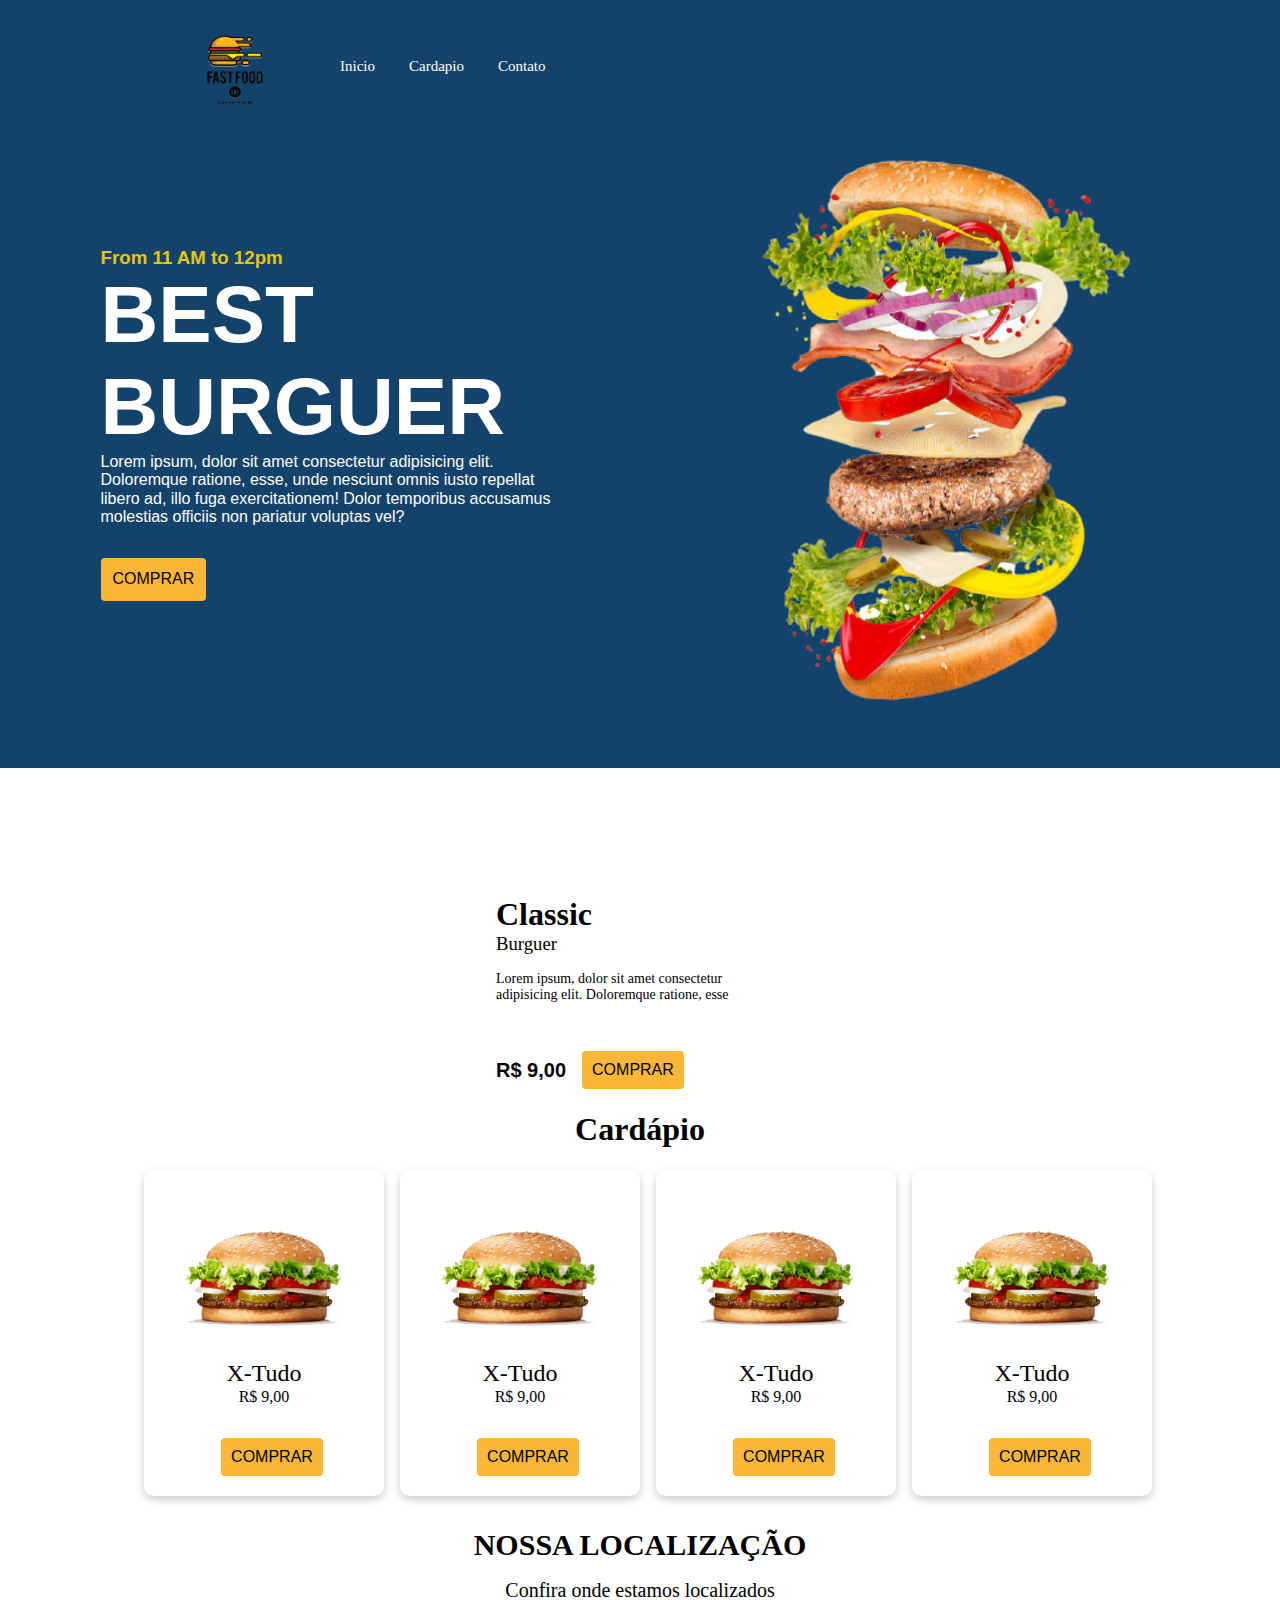
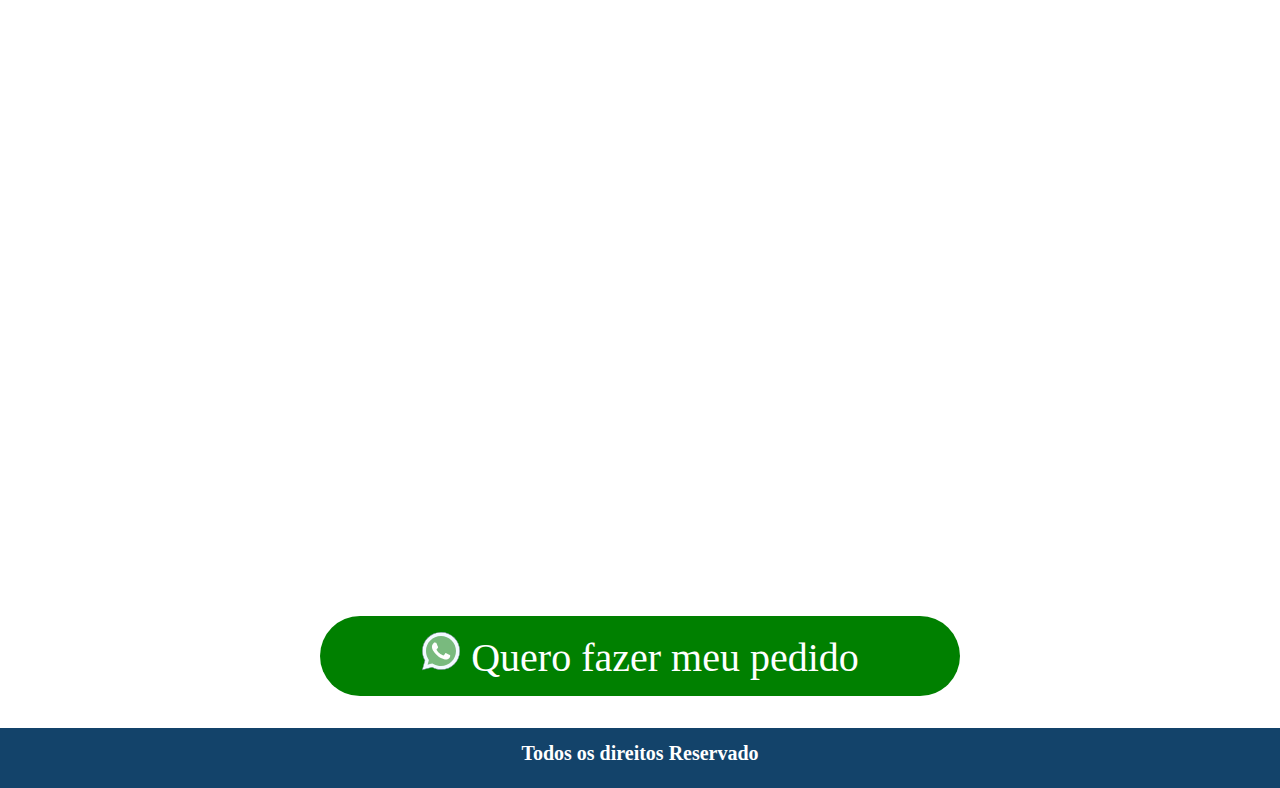
==== index.html @ 11869cd5 "update" ====
<!DOCTYPE html>
<html lang="en">
<head>
    <meta charset="UTF-8">
    <meta http-equiv="X-UA-Compatible" content="IE=edge">
    <meta name="viewport" content="width=device-width, initial-scale=1.0">
    <title>Document</title>
    <link rel="stylesheet" href="./style/style.css">
    <link rel="stylesheet" href="./style/grid.css">
    <link rel="stylesheet" href="./style/normalize.css">
    <link rel="stylesheet" href="./style/responsive.css">
</head>
<body>
    <div class="one"></div>
    <header class="header">
       <div class="container">
           <a href="index.html" ><img class="imgLogo" src="./img/9228.png" alt="logo delivery"> </a>
      
       <nav class="topo">
           <ul>
               <li><a href="index.html">Inicio</a></li>
               <li><a href="#">Cardapio</a></li>
               <li><a href="#">Contato</a></li>
           </ul>
       </nav>

        

    </div>
    <div class="containerH">
        <div class="containerText">
            <h3 class="txt1">From 11 AM to 12pm</h3>
            <h1 class="txt2">Best <br> Burguer</h1>
            <p class="txt3">Lorem ipsum, dolor sit amet consectetur adipisicing elit. Doloremque ratione, esse, unde nesciunt omnis iusto repellat libero ad, illo fuga exercitationem! Dolor temporibus accusamus molestias officiis non pariatur voluptas vel?</p>
            <button class="btn1">Comprar</button>
        </div>
        <img class="burger" src="./img/conceito-da-explosão-do-cheeseburger-hamburger-102902866-removebg-preview.png" alt="">
    </div>

    </header> 
    <main>
        <section class="BestCardapio">
            <img class="burgers1" src="./img/Burger1.png" alt="">
            <div class="containerText">
                <h1 class="txt4">Classic </h3>
                <h3 class="txt5"> Burguer</h1>
                <p class="txt6">Lorem ipsum, dolor sit amet consectetur adipisicing elit. Doloremque 
                    ratione, esse </p>
                <div class="price">
                    <p class="priceP">R$ 9,00</p>
                    <button class="btnC2">Comprar</button>
                </div>
            </div>
          
        </section>

        <h1 class="txtC">Cardápio</h1>
        <hr class="linha">
        <section class="cardapio">
           
            
            <div class="burgers2">
                <img class="imgB" src="./img/Burger.png" alt="">
                <h2 class="txt5">X-Tudo</h2>
                <p>R$ 9,00</p>
                <button class="btnC2">Comprar</button>
            </div>
            <div class="burgers2">
                <img class="imgB" src="./img/Burger.png" alt="">
                <h2 class="txt5">X-Tudo</h2>
                <p>R$ 9,00</p>
                <button class="btnC2">Comprar</button>
            </div>
            <div class="burgers2">
                <img class="imgB" src="./img/Burger.png" alt="">
                <h2 class="txt5">X-Tudo</h2>
                <p>R$ 9,00</p>
                <button class="btnC2">Comprar</button>
            </div>
            <div class="burgers2">
                <img class="imgB" src="./img/Burger.png" alt="">
                <h2 class="txt5">X-Tudo</h2>
                <p>R$ 9,00</p>
                <button class="btnC2">Comprar</button>
            </div>
        </section>
   <!--  <section class="banner">
        <div class="banner">
            <div class="container-1">
                <h1>Mate sua fome agora mesmo!</h1>
                <a href="#" target="_blank" class="btn-a">Fazer meu pedido agora</a>
            </div>
        </div>
    </section>

    <section class="petiscos">
         <div class="container-2">  
            <h2>Os melhores petiscos</h2>
            <p>confira nossos combos</p>    
            <ul class="combo">
                <li class="grid-1-3">
                    <h3>Combo "sextou"</h3>
                    <img  class="combo-img" src="./img/amirali-mirhashemian-sc5sTPMrVfk-unsplash.jpg" alt="">
                    <p>Um combo  delicioso com <strong>Carne de sol, salada e batata frita</strong></p>
                    <h4><a href="#">R$ 22.00</a></h4>
                    <h4><a href="#">Fazer o pedido</a></h4>
                </li >

                <li class="grid-1-3">
                    <h3>Combo "sextou 2.0" </h3>
                    <img  class="combo-img" src="./img/amirali-mirhashemian-sc5sTPMrVfk-unsplash.jpg" alt="">
                    <p>Um combo  delicioso com <strong>Carne de sol, salada e batata frita</strong></p>
                    <h4><a href="#">R$ 22.00</a></h4>
                    <h4><a href="#">Fazer o pedido</a></h4>
                </li>

                <li class="grid-1-3">
                    <h3>Combo o melhor </h3>
                    <img  class="combo-img" src="./img/amirali-mirhashemian-sc5sTPMrVfk-unsplash.jpg" alt="">
                    <p>Um combo  delicioso com <strong>Carne de sol, salada e batata frita</strong></p>
                    <h4><a href="#">R$ 22.00</a></h4>
                    <h4><a href="#">Fazer o pedido</a></h4>
                </li>
            </ul>
        </div>

    </section>

    <section class="petiscos">
        <div class="container-2">  
           <h2>Adicional</h2>
           <p>confira nossos Adicional</p>    
           <ul class="combo">
               <li class="grid-1-3">
                   <h3>Combo "sextou"</h3>
                   <img  class="combo-img" src="./img/louis-hansel-880b45lhxCo-unsplash.jpg" alt="">
                   <p>Um combo  delicioso com <strong>Carne de sol, salada e batata frita</strong></p>
                   <h4><a href="#">R$ 22.00</a></h4>
                   <h4><a href="#">Fazer o pedido</a></h4>
               </li >

               <li class="grid-1-3">
                   <h3>Combo "sextou 2.0" </h3>
                   <img  class="combo-img" src="./img/louis-hansel-880b45lhxCo-unsplash.jpg" alt="">
                   <p>Um combo  delicioso com <strong>Carne de sol, salada e batata frita</strong></p>
                   <h4><a href="#">R$ 22.00</a></h4>
                   <h4><a href="#">Fazer o pedido</a></h4>
               </li>

               <li class="grid-1-3">
                   <h3>Combo o melhor </h3>
                   <img  class="combo-img" src="./img/louis-hansel-880b45lhxCo-unsplash.jpg" alt="">
                   <p>Um combo  delicioso com <strong>Carne de sol, salada e batata frita</strong></p>
                   <h4><a href="#">R$ 22.00</a></h4>
                   <h4><a href="#">Fazer o pedido</a></h4>
               </li>
           </ul>
       </div>

   </section>

   <section class="slide">
        <div class="container-3">
            <h3>Bebidas</h3>
            <p>Que tal uma bebida para acompanhar</p>
            <div class="itens">
                <img class="img-bebida" src="./img/download.png" alt="coca lata">
                <img class="img-bebida" src="./img/download.png" alt="coca lata">
                <img class="img-bebida" src="./img/download.png" alt="coca lata">
                <img class="img-bebida" src="./img/download.png" alt="coca lata">
                <img class="img-bebida" src="./img/download.png" alt="coca lata">
                <img class="img-bebida" src="./img/download.png" alt="coca lata">
                <img class="img-bebida" src="./img/download.png" alt="coca lata">
                <img class="img-bebida" src="./img/download.png" alt="coca lata">
                <img class="img-bebida" src="./img/download.png" alt="coca lata">
                <img class="img-bebida" src="./img/download.png" alt="coca lata">
            </div>
        </div>
   </section>
-->
   <section class="localizacao">
     <div class="container-4">
        <h2>Nossa localização</h2>
        <p>Confira onde estamos localizados</p>
        <iframe class="location2" src="https://www.google.com/maps/embed?pb=!1m18!1m12!1m3!1d62808.8126428048!2d-48.3409754208984!3d-10.297731599999992!2m3!1f0!2f0!3f0!3m2!1i1024!2i768!4f13.1!3m3!1m2!1s0x933b31eed5615393%3A0xba803bbe9adfc8de!2sRESTAURANTE%20E%20ESPETARIA%20-%20EMP%C3%93RIO%20DO%20SABOR!5e0!3m2!1spt-BR!2sbr!4v1624294078004!5m2!1spt-BR!2sbr" width="600" height="450" style="border:0;" allowfullscreen="" loading="lazy"></iframe>
        <button class="btn2"><a href="" target="_blank"> <img src="./img/icons8-whatsapp.svg" alt=""> Quero fazer meu pedido</a></button>
    </div>
   </section> 
   </main>

    <div class="one"></div>
    <footer>
       <div class="container-5">
           <h3 class="rodape">Todos os direitos Reservado</h3>
       </div> 
    </footer>
</body>
</html>
---- style/style.css ----
* {
  border: 0;
  margin: 0;
  padding: 0;
  box-sizing: border-box;
}
body {
  overflow-x: hidden;
 
}
.container {
  display: flex;
  
  
}
img {
  max-width: 100vw;
}

.imgLogo {
  width: 150px;
}
header {
  width: 100vw;
  background: #13436A;
  padding: 25px;
}
.containerH{
  display: flex;
  justify-content: space-around;

}
.containerText{
  margin-top: 8rem;
}
.txt1{
  color: #E8C40C;
  font-family: 'Montserrat', sans-serif;
}
.txt2{
  color: white;
  font-family: 'Montserrat', sans-serif;
  text-transform: uppercase;
  font-size: 5rem;
  margin: 0;
}
.txt3{
  color: white;
  font-family: 'Montserrat', sans-serif;
  width: 29rem;
}
.btn1{
  font-family: 'Montserrat', sans-serif;
  text-transform: uppercase;
  font-weight: 400;
  margin-top: 2rem;
  background: #FBB636;
  padding: 12px;
  color: black;
  cursor: pointer;
  border-radius: 4px;
  transition: .3s;
}

.btn1:hover{
  background: #E8C40C;
}

.burger{
  width: 29rem;
  height: 39rem;
}

.topo {
  text-align: right;
  margin-top: 2rem;
}

.topo ul li {
  display: inline-block;
  margin-left: 30px;
  
}

.topo ul li a {
  font-family: "Montserrat";
  font-size: 15px;
  font-weight: 400;
  color: #fff;
  line-height: 15px;
  text-decoration: none;
  line-height: 1px;
}
.topo ul li a:hover {
  color: #f2e41b;
}

/* Principal */

.BestCardapio{
  display: flex;
  justify-content: center;

}
.txt4{
  font-family: "Montserrat";
  margin: 0;
}
.txt5{
  font-family: "Montserrat";
  font-weight: 500;
}
.txt6{
  font-family: "Roboto";
  width: 18rem;
  font-size: 14px;
  margin: 1rem 0;

}
.price{
  display: flex;

}
.priceP{
  margin-top: 2.5rem;
  font-family: 'Montserrat', sans-serif;
  font-size: 20px;
  font-weight: 700;
}
.btnC2{
 
  font-family: 'Montserrat', sans-serif;
  text-transform: uppercase;
  font-weight: 400;
  margin-top: 2rem;
  background: #FBB636;
  padding: 10px;
  color: black;
  cursor: pointer;
  border-radius: 4px;
  transition: .3s;
  margin-left: 1rem;
}

.cardapio{
  width: 100vw;
  display: flex;
  justify-content: center;
  font-family: "Montserrat";
}

.txtC{
text-align: center;
  font-family: "Montserrat";
}
.imgB{
  width: 200px;
}
.burgers2{
  background-color: white;
  margin-left: 1rem;
  box-shadow: 0 4px 8px 0 rgba(0,0,0,0.2);
  padding: 20px;
  text-align: center;
  border-radius: 10px;
}
/*  banner*/

/* .container-1 {
  display: flex;
  flex-direction: column;
  justify-content: center;
  align-items: center;
}
.banner {
  background-color: #be6e46;
  width: 100vw;
  height: 400px;
  background-size: cover;
  text-align: center;
  margin-bottom: 2rem;
}
.banner h1 {
  font-family: "Poppins";
  font-size: 50px;
  font-weight: bold;
  color: white;
  text-transform: uppercase;
  margin-top: 110px;
  text-shadow: black 2px 2px 10px;
}
.banner a {
  text-decoration: none;
  color: #fff;
  font-family: "Roboto";
  background-color: #e60808;
  width: 14rem;
  padding: 12px;
  border-radius: 10px;
  transition: all 0.3s;
}
.banner a:hover {
  background-color: #e78413;
} */

/* Combos */
/* .petiscos h2 {
  font-family: "Montserrat";
  font-size: 30px;
  text-align: center;
  color: red;
  text-transform: uppercase;
}
.petiscos p {
  color: #e78413;
  font-size: 20px;
  font-weight: 300;
  font-family: "Montserrat";
  text-align: center;
  margin-bottom: 2rem;
  margin-top: 1rem;
}
.combo {
  display: flex;
  justify-content: center;
}
.combo li {
  list-style-type: none;
}
.combo h3 {
  color: white;
  font-family: "Roboto";
  text-align: center;
  background-color: #d90404;
  padding: 12px;
}
.combo-img {
  width: 300px;
  -webkit-transition: -weblit-transform 0.5s ease;
  transition: transform 0.5s ease;
}
.combo-img:hover {
  -weblit-transform: scale(1.1);
  transform: scale(1.1);
}
.combo p {
  font-family: "Roboto";
  font-size: 17px;
  line-height: 20px;
  margin-bottom: 20px;
  color: black;
  text-transform: initial;
  text-align: center;
}
.combo h4 {
  font-family: "Roboto";
  font-size: 17px;
  line-height: 20px;
  margin-bottom: 10px;
  color: black;
  text-transform: initial;
  text-align: center;
  margin-bottom: 2rem;
}

.combo h4 a {
  border-radius: 5px;
  text-decoration: none;
  color: white;
  background-color: green;
  padding: 10px;
  transition: 0.3s;
}

.combo h4 a:hover {
  background-color: red;
} */

/* bebida */

/* .img-bebida {
  width: 220px;
}
.slide h3 {
  margin-top: 2rem;
  font-family: "Montserrat";
  font-size: 30px;
  text-align: center;
  color: red;
  text-transform: uppercase;
}

.slide p {
  color: #e78413;
  font-size: 20px;
  font-weight: 300;
  font-family: "Montserrat";
  text-align: center;
  margin-bottom: 2rem;
  margin-top: 1rem;
}

.itens {
  width: 900px;
  display: flex;
  justify-content: center;
  align-items: center;
  overflow-x: auto;
  margin-bottom: 2rem;
}

.slide {
  flex: none;
}

.container-3 {
  width: 100vw;
  display: flex;
  flex-direction: column;
  justify-content: center;
  align-items: center;
} */

/* Localização */

.container-4 {
  width: 100vw;
  display: flex;
  flex-direction: column;
  justify-content: center;
  align-items: center;
}
.location2 {
  margin-top: 2rem;
  width: 900px;
  height: 500px;
  margin-bottom: 50px;
}
.localizacao h2 {
  margin-top: 2rem;
  font-family: "Montserrat";
  font-size: 30px;
  text-transform: uppercase;
}

.localizacao p {
  font-size: 20px;
  font-weight: 300;
  font-family: "Montserrat";
  margin-bottom: 2rem;
  margin-top: 1rem;
} 

/* Footer */
.container-5 {
  display: flex;
  justify-content: center;
  align-items: center;
}

.btn2 {
  width: 40rem;
  height: 5rem;
  background-color: green;
  padding: 12px;
  color: white;
  margin-bottom: 2rem;
  border-radius: 50px;
  transition: 0.3s;
}
.btn2 a {
  text-decoration: none;
  color: white;
  font-size: 40px;
  font-family: "Poppins";
}

.btn2:hover {
  background-color: rgb(37, 146, 64);
}

footer {
  width: 100vw;
  height: 60px;
  background: #13436A;
}
footer h3 {
  font-family: "Montserrat";
  font-size: 20px;
  color: white;
  text-align: center;
  line-height: 50px;
}

/* Scroll*/

::-webkit-scrollbar {
  width: 4px; /* width of the entire scrollbar */
}

::-webkit-scrollbar-track {
  background: #f2e41b; /* color of the tracking area */
}

::-webkit-scrollbar-thumb {
  width: 4px;
  background-color: red; /* color of the scroll thumb */
  /* roundness of the scroll thumb */
  /* creates padding around scroll thumb */
}

body {
  scrollbar-color: red #f2e41b;
  scrollbar-width: auto;
}
---- style/grid.css ----
*, *:before, *:after {
  -webkit-box-sizing: border-box; 
  -moz-box-sizing: border-box; 
  box-sizing: border-box;
}

.img {
	max-width: 100%;
}

.container {
	width: 960px;
	margin: 0 auto;
	padding: 0px;
	position: relative;
}

.container:after, .container:before {
	content: " ";
	display: table;
}

.container:after {
	clear: both;
}

.grid-1, .grid-2, .grid-3, .grid-4, .grid-5, .grid-6, .grid-7, .grid-8, .grid-9, .grid-10, .grid-11, .grid-12, .grid-13, .grid-14, .grid-15, .grid-16, .grid-1-3 {
	float: left;
	margin-left: 10px;
	margin-right: 10px;
}

.grid-1 	{width: 40px;}
.grid-2 	{width: 100px;}
.grid-3 	{width: 160px;}
.grid-4 	{width: 220px;}
.grid-5 	{width: 280px;}
.grid-6 	{width: 340px;}
.grid-7 	{width: 400px;}
.grid-8 	{width: 460px;}
.grid-9 	{width: 520px;}
.grid-10 	{width: 580px;}
.grid-11 	{width: 640px;}
.grid-12 	{width: 700px;}
.grid-13 	{width: 760px;}
.grid-14 	{width: 820px;}
.grid-15 	{width: 880px;}
.grid-16 	{width: 940px;}
.grid-1-3	{width: 300px;}

@media only screen and (min-width: 788px) and (max-width: 979px) {

.container {
	width: 768px;
}

.grid-1		{width: 28px;}
.grid-2		{width: 76px;}
.grid-3		{width: 124px;}
.grid-4		{width: 172px;}
.grid-5		{width: 220px;}
.grid-6		{width: 268px;}
.grid-7		{width: 316px;}
.grid-8		{width: 364px;}
.grid-9		{width: 412px;}
.grid-10	{width: 460px;}
.grid-11	{width: 508px;}
.grid-12	{width: 556px;}
.grid-13	{width: 604px;}
.grid-14	{width: 652px;}
.grid-15	{width: 700px;}
.grid-16	{width: 748px;}
.grid-1-3	{width: 236px;}

}

@media only screen and (max-width: 787px) { 
.container {
	width: 300px;
}

.grid-1, .grid-2, .grid-3, .grid-4, .grid-5, .grid-6, .grid-7, .grid-8, .grid-9, .grid-10, .grid-11, .grid-12, .grid-13, .grid-14, .grid-15, .grid-16, .grid-1-3 {
	width: 300px;
	margin: 0 0 20px 0;
	float: none;
}

}
---- style/responsive.css ----
/*  Smartphone */

@media (max-width: 787px) {
   
  .container {
    display: inline;
  }
  .header img {
    margin-left: 70px;
  }
  .header {
    position: relative;
    height: 390px;
  }

  .topo ul {
    text-align: center;
  }
  .topo ul li a {
    display: block;
    float: left;
    padding: 5px;
    border: 2px solid yellow;
    width: 220px;
    padding: 10px;
  }
  /* Combos */
  .combo {
    display: flex;
    flex-direction: column;
    justify-content: center;
    align-items: center;
  }
  .combo-img {
    width: 300px;
  }
  .petiscos h2 {
    font-size: 1.5rem;
  }

  /* bebida */

  .img-bebida {
    width: 10rem;
  }
  .itens {
    width: 100vw;
  }
  .slide h3 {
    font-size: 1.5rem;
  }

  /* Banner */

  .banner h1 {
    font-size: 1.5rem;
  }

  /* Localização */

  .location2 {
    width: 350px;
  }
  .localizacao h2 {
    font-size: 1.5rem;
  }

  .btn {
    width: 320px;
  }
  .btn a {
    font-size: 22px;
  }

  .btn a img {
    font-size: 20px;
    margin-bottom: -1rem;
  }
  footer h3 {
      font-size: 1rem;
  }
}
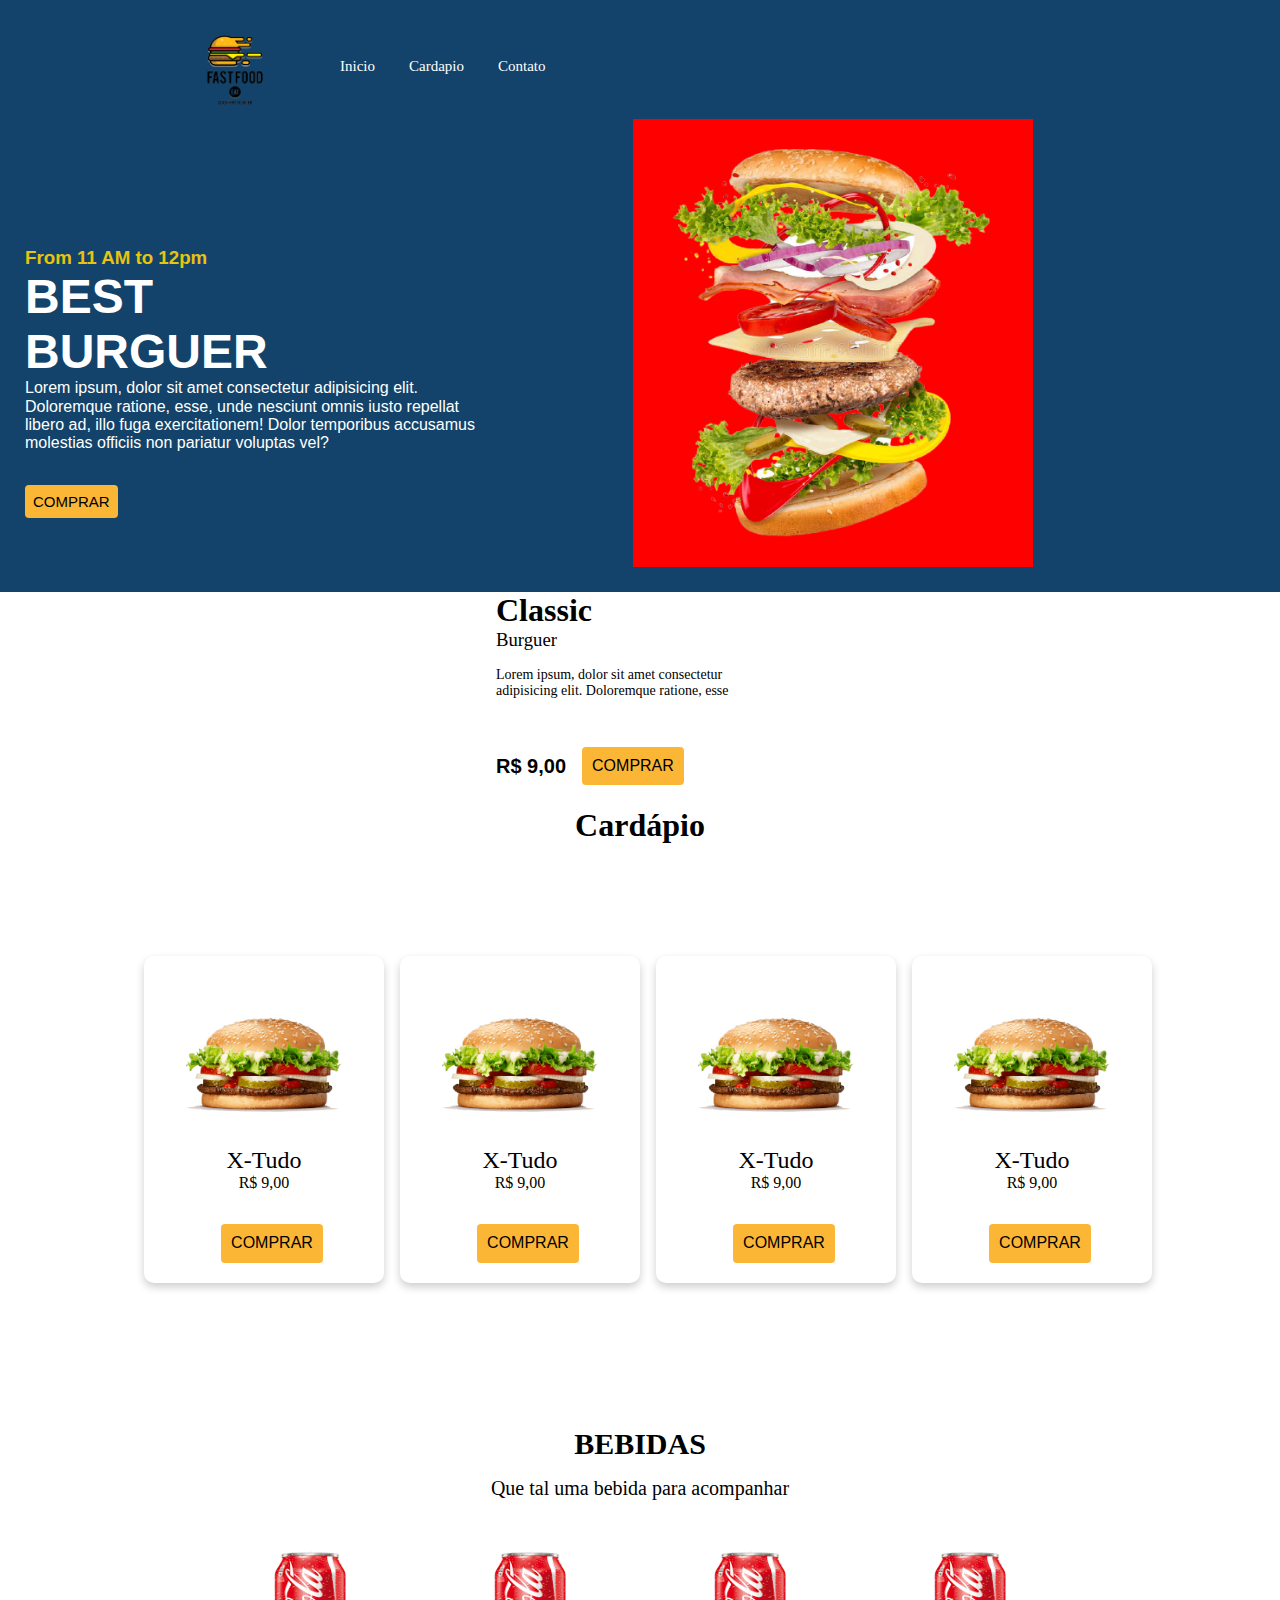
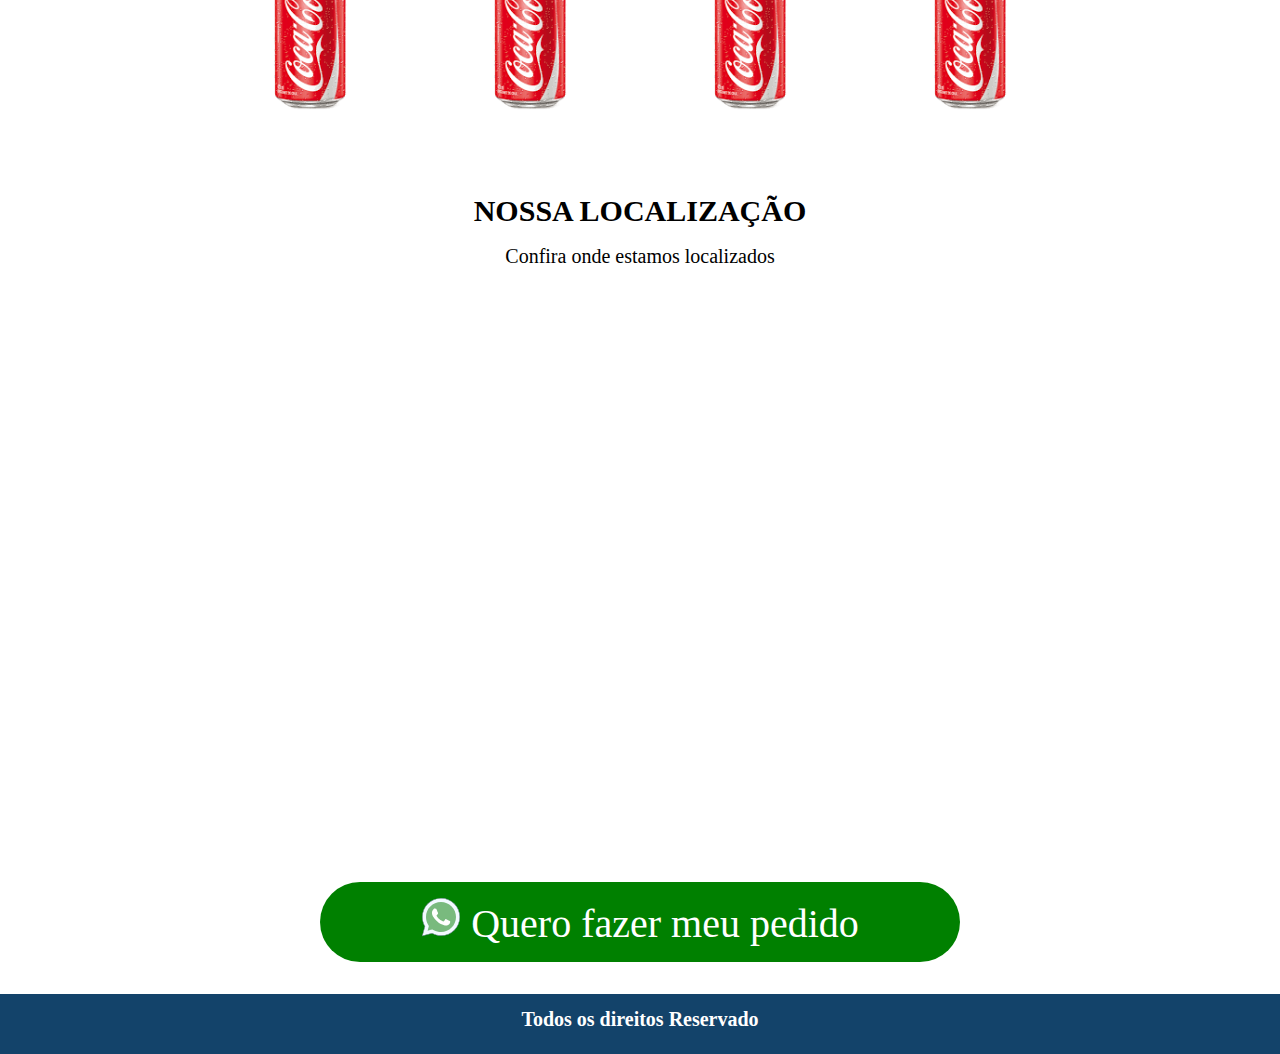
==== commit 5194b2d4: "update responsive.css" ====
--- a/index.html
+++ b/index.html
@@ -17,7 +17,8 @@
            <a href="index.html" ><img class="imgLogo" src="./img/9228.png" alt="logo delivery"> </a>
       
        <nav class="topo">
-           <ul>
+           <button class="btn-mobile" >Menu</button>
+           <ul class="menu">
                <li><a href="index.html">Inicio</a></li>
                <li><a href="#">Cardapio</a></li>
                <li><a href="#">Contato</a></li>
@@ -41,7 +42,7 @@
     <main>
         <section class="BestCardapio">
             <img class="burgers1" src="./img/Burger1.png" alt="">
-            <div class="containerText">
+            <div class="containerText1">
                 <h1 class="txt4">Classic </h3>
                 <h3 class="txt5"> Burguer</h1>
                 <p class="txt6">Lorem ipsum, dolor sit amet consectetur adipisicing elit. Doloremque 
@@ -55,109 +56,39 @@
         </section>
 
         <h1 class="txtC">Cardápio</h1>
-        <hr class="linha">
+
         <section class="cardapio">
            
             
             <div class="burgers2">
-                <img class="imgB" src="./img/Burger.png" alt="">
+                <img class="imgB" src="./img/Burger.png" alt="Hamburger">
                 <h2 class="txt5">X-Tudo</h2>
                 <p>R$ 9,00</p>
                 <button class="btnC2">Comprar</button>
             </div>
             <div class="burgers2">
-                <img class="imgB" src="./img/Burger.png" alt="">
+                <img class="imgB" src="./img/Burger.png" alt="Hamburger">
                 <h2 class="txt5">X-Tudo</h2>
                 <p>R$ 9,00</p>
                 <button class="btnC2">Comprar</button>
             </div>
             <div class="burgers2">
-                <img class="imgB" src="./img/Burger.png" alt="">
+                <img class="imgB" src="./img/Burger.png" alt="Hamburger">
                 <h2 class="txt5">X-Tudo</h2>
                 <p>R$ 9,00</p>
                 <button class="btnC2">Comprar</button>
             </div>
             <div class="burgers2">
-                <img class="imgB" src="./img/Burger.png" alt="">
+                <img class="imgB" src="./img/Burger.png" alt="Hamburger">
                 <h2 class="txt5">X-Tudo</h2>
                 <p>R$ 9,00</p>
                 <button class="btnC2">Comprar</button>
             </div>
         </section>
-   <!--  <section class="banner">
-        <div class="banner">
-            <div class="container-1">
-                <h1>Mate sua fome agora mesmo!</h1>
-                <a href="#" target="_blank" class="btn-a">Fazer meu pedido agora</a>
-            </div>
-        </div>
-    </section>
+  
+  
 
-    <section class="petiscos">
-         <div class="container-2">  
-            <h2>Os melhores petiscos</h2>
-            <p>confira nossos combos</p>    
-            <ul class="combo">
-                <li class="grid-1-3">
-                    <h3>Combo "sextou"</h3>
-                    <img  class="combo-img" src="./img/amirali-mirhashemian-sc5sTPMrVfk-unsplash.jpg" alt="">
-                    <p>Um combo  delicioso com <strong>Carne de sol, salada e batata frita</strong></p>
-                    <h4><a href="#">R$ 22.00</a></h4>
-                    <h4><a href="#">Fazer o pedido</a></h4>
-                </li >
-
-                <li class="grid-1-3">
-                    <h3>Combo "sextou 2.0" </h3>
-                    <img  class="combo-img" src="./img/amirali-mirhashemian-sc5sTPMrVfk-unsplash.jpg" alt="">
-                    <p>Um combo  delicioso com <strong>Carne de sol, salada e batata frita</strong></p>
-                    <h4><a href="#">R$ 22.00</a></h4>
-                    <h4><a href="#">Fazer o pedido</a></h4>
-                </li>
-
-                <li class="grid-1-3">
-                    <h3>Combo o melhor </h3>
-                    <img  class="combo-img" src="./img/amirali-mirhashemian-sc5sTPMrVfk-unsplash.jpg" alt="">
-                    <p>Um combo  delicioso com <strong>Carne de sol, salada e batata frita</strong></p>
-                    <h4><a href="#">R$ 22.00</a></h4>
-                    <h4><a href="#">Fazer o pedido</a></h4>
-                </li>
-            </ul>
-        </div>
-
-    </section>
-
-    <section class="petiscos">
-        <div class="container-2">  
-           <h2>Adicional</h2>
-           <p>confira nossos Adicional</p>    
-           <ul class="combo">
-               <li class="grid-1-3">
-                   <h3>Combo "sextou"</h3>
-                   <img  class="combo-img" src="./img/louis-hansel-880b45lhxCo-unsplash.jpg" alt="">
-                   <p>Um combo  delicioso com <strong>Carne de sol, salada e batata frita</strong></p>
-                   <h4><a href="#">R$ 22.00</a></h4>
-                   <h4><a href="#">Fazer o pedido</a></h4>
-               </li >
-
-               <li class="grid-1-3">
-                   <h3>Combo "sextou 2.0" </h3>
-                   <img  class="combo-img" src="./img/louis-hansel-880b45lhxCo-unsplash.jpg" alt="">
-                   <p>Um combo  delicioso com <strong>Carne de sol, salada e batata frita</strong></p>
-                   <h4><a href="#">R$ 22.00</a></h4>
-                   <h4><a href="#">Fazer o pedido</a></h4>
-               </li>
-
-               <li class="grid-1-3">
-                   <h3>Combo o melhor </h3>
-                   <img  class="combo-img" src="./img/louis-hansel-880b45lhxCo-unsplash.jpg" alt="">
-                   <p>Um combo  delicioso com <strong>Carne de sol, salada e batata frita</strong></p>
-                   <h4><a href="#">R$ 22.00</a></h4>
-                   <h4><a href="#">Fazer o pedido</a></h4>
-               </li>
-           </ul>
-       </div>
-
-   </section>
+   
 
    <section class="slide">
         <div class="container-3">
@@ -177,7 +108,6 @@
             </div>
         </div>
    </section>
--->
    <section class="localizacao">
      <div class="container-4">
         <h2>Nossa localização</h2>
@@ -194,5 +124,6 @@
            <h3 class="rodape">Todos os direitos Reservado</h3>
        </div> 
     </footer>
+    <script src="./script/main.js"></script>
 </body>
 </html>--- a/style/style.css
+++ b/style/style.css
@@ -25,9 +25,10 @@
   background: #13436A;
   padding: 25px;
 }
+
 .containerH{
   display: flex;
-  justify-content: space-around;
+ 
 
 }
 .containerText{
@@ -69,6 +70,7 @@
 .burger{
   width: 29rem;
   height: 39rem;
+ 
 }
 
 .topo {
@@ -146,7 +148,9 @@
   width: 100vw;
   display: flex;
   justify-content: center;
-  font-family: "Montserrat";
+  flex-wrap: wrap;
+  font-family: "Montserrat";
+  margin: 7rem 0px 7rem;
 }
 
 .txtC{
@@ -164,55 +168,21 @@
   text-align: center;
   border-radius: 10px;
 }
-/*  banner*/
-
-/* .container-1 {
-  display: flex;
-  flex-direction: column;
-  justify-content: center;
-  align-items: center;
-}
-.banner {
-  background-color: #be6e46;
-  width: 100vw;
-  height: 400px;
-  background-size: cover;
-  text-align: center;
-  margin-bottom: 2rem;
-}
-.banner h1 {
-  font-family: "Poppins";
-  font-size: 50px;
-  font-weight: bold;
-  color: white;
-  text-transform: uppercase;
-  margin-top: 110px;
-  text-shadow: black 2px 2px 10px;
-}
-.banner a {
-  text-decoration: none;
-  color: #fff;
-  font-family: "Roboto";
-  background-color: #e60808;
-  width: 14rem;
-  padding: 12px;
-  border-radius: 10px;
-  transition: all 0.3s;
-}
-.banner a:hover {
-  background-color: #e78413;
-} */
-
-/* Combos */
-/* .petiscos h2 {
+/* bebida */
+
+ .img-bebida {
+  width: 220px;
+}
+.slide h3 {
+  margin-top: 2rem;
   font-family: "Montserrat";
   font-size: 30px;
   text-align: center;
-  color: red;
-  text-transform: uppercase;
-}
-.petiscos p {
-  color: #e78413;
+  text-transform: uppercase;
+}
+
+.slide p {
+
   font-size: 20px;
   font-weight: 300;
   font-family: "Montserrat";
@@ -220,85 +190,6 @@
   margin-bottom: 2rem;
   margin-top: 1rem;
 }
-.combo {
-  display: flex;
-  justify-content: center;
-}
-.combo li {
-  list-style-type: none;
-}
-.combo h3 {
-  color: white;
-  font-family: "Roboto";
-  text-align: center;
-  background-color: #d90404;
-  padding: 12px;
-}
-.combo-img {
-  width: 300px;
-  -webkit-transition: -weblit-transform 0.5s ease;
-  transition: transform 0.5s ease;
-}
-.combo-img:hover {
-  -weblit-transform: scale(1.1);
-  transform: scale(1.1);
-}
-.combo p {
-  font-family: "Roboto";
-  font-size: 17px;
-  line-height: 20px;
-  margin-bottom: 20px;
-  color: black;
-  text-transform: initial;
-  text-align: center;
-}
-.combo h4 {
-  font-family: "Roboto";
-  font-size: 17px;
-  line-height: 20px;
-  margin-bottom: 10px;
-  color: black;
-  text-transform: initial;
-  text-align: center;
-  margin-bottom: 2rem;
-}
-
-.combo h4 a {
-  border-radius: 5px;
-  text-decoration: none;
-  color: white;
-  background-color: green;
-  padding: 10px;
-  transition: 0.3s;
-}
-
-.combo h4 a:hover {
-  background-color: red;
-} */
-
-/* bebida */
-
-/* .img-bebida {
-  width: 220px;
-}
-.slide h3 {
-  margin-top: 2rem;
-  font-family: "Montserrat";
-  font-size: 30px;
-  text-align: center;
-  color: red;
-  text-transform: uppercase;
-}
-
-.slide p {
-  color: #e78413;
-  font-size: 20px;
-  font-weight: 300;
-  font-family: "Montserrat";
-  text-align: center;
-  margin-bottom: 2rem;
-  margin-top: 1rem;
-}
 
 .itens {
   width: 900px;
@@ -319,7 +210,7 @@
   flex-direction: column;
   justify-content: center;
   align-items: center;
-} */
+} 
 
 /* Localização */
 
--- a/style/responsive.css
+++ b/style/responsive.css
@@ -1,82 +1,173 @@
 /*  Smartphone */
 
-@media (max-width: 787px) {
+.btn-mobile{
+  display: none;
+}
+
+
+/* Desktop */
+@media (min-width:1451px){
+  .burger{
+    width: 35rem;
+    height: 35rem;
+    margin-left: 10rem;
+    background-color: black;
+  }
+  .burgers2{
+  
+  }
+}
+@media (max-width:1450px){
+  .txt1{
+    color: #E8C40C;
+    font-family: 'Montserrat', sans-serif;
+  }
+  .txt2{
+    color: white;
+    font-family: 'Montserrat', sans-serif;
+    text-transform: uppercase;
+    font-size: 3rem;
+    margin: 0;
+  }
+  .txt3{
+    color: white;
+    font-family: 'Montserrat', sans-serif;
+    width: 29rem;
+    font-size:1rem ;
+  }
+  .btn1{
+    font-size: 15px;
+    padding: 8px;
+  }
+  .burger{
+    width: 25rem;
+    height: 28rem;
+    margin-left: 9rem;
+    background-color: red;
+  }
+ 
+  
+}
+
+@media (max-width:1250px){
+  .burger{
+    margin: 3rem 0px 0px 9rem;
+    width: 21rem;
+    height: 24rem;
+    background-color: antiquewhite;
    
-  .container {
-    display: inline;
   }
-  .header img {
-    margin-left: 70px;
+  .burgers2{
+    margin-bottom: 2rem;
+   display: flex;
+   flex-direction: column;
+   flex-wrap: wrap;
   }
-  .header {
-    position: relative;
-    height: 390px;
+ 
+  
+}
+
+@media (max-width:1115px){
+  .txt1{
+    color: #E8C40C;
+    font-family: 'Montserrat', sans-serif;
+    font-size: 12px;
+  }
+  .txt2{
+    color: white;
+    font-family: 'Montserrat', sans-serif;
+    text-transform: uppercase;
+    font-size: 2rem;
+    margin: 0;
+  }
+  .txt3{
+    color: white;
+    font-family: 'Montserrat', sans-serif;
+    width: 29rem;
+    font-size: 12px;
+  }
+  .btn1{
+    font-size: 15px;
+    padding: 8px;
+  }
+  .burger{
+    margin-left: 6rem;
+    width: 19rem;
+    height: 22rem;
+    background-color: blueviolet;
+  }
+  .burgers2{
+    display: flex;
+    flex-direction: column;
+    align-items: center;
+    width: 400px;
+  }
+ 
+}
+/* Mobile */
+@media (max-width:900px){
+.burger{
+ display: none;
+}
+.containerH{
+
+  display: flex;
+  justify-content: center;
+  margin-left: 8rem;
+
+}
+.txt1{
+  color: #E8C40C;
+  font-family: 'Montserrat', sans-serif;
+  font-size: 18px;
+}
+.txt2{
+  color: white;
+  font-family: 'Montserrat', sans-serif;
+  text-transform: uppercase;
+  font-size: 4rem;
+  margin: 0;
+}
+.txt3{
+  color: white;
+  font-family: 'Montserrat', sans-serif;
+  width: 29rem;
+  font-size: 13px;
+}
+.burgers2{
+  display: flex;
+  flex-direction: column;
+  align-items: center;
+  width: 300px;
+}
+}
+
+
+
+@media (max-width: 800px) {
+  .menu{
+    display: none;
   }
 
-  .topo ul {
-    text-align: center;
-  }
-  .topo ul li a {
+   /* .btn-mobile{
+     display: block;
+     cursor: pointer;
+
+   }
+   .menu{
+     position: absolute;
+     width: 100vh;
+     top: 70px;
+     right: 0px;
+     background: #e7e7e7;
+     display: block;
+     height: calc(100vh - 70px);
+     z-index: 1000;
+   }
+   .topo.active .menu{
     display: block;
-    float: left;
-    padding: 5px;
-    border: 2px solid yellow;
-    width: 220px;
-    padding: 10px;
-  }
-  /* Combos */
-  .combo {
-    display: flex;
-    flex-direction: column;
-    justify-content: center;
-    align-items: center;
-  }
-  .combo-img {
-    width: 300px;
-  }
-  .petiscos h2 {
-    font-size: 1.5rem;
-  }
+   } */
+  
 
-  /* bebida */
 
-  .img-bebida {
-    width: 10rem;
-  }
-  .itens {
-    width: 100vw;
-  }
-  .slide h3 {
-    font-size: 1.5rem;
-  }
-
-  /* Banner */
-
-  .banner h1 {
-    font-size: 1.5rem;
-  }
-
-  /* Localização */
-
-  .location2 {
-    width: 350px;
-  }
-  .localizacao h2 {
-    font-size: 1.5rem;
-  }
-
-  .btn {
-    width: 320px;
-  }
-  .btn a {
-    font-size: 22px;
-  }
-
-  .btn a img {
-    font-size: 20px;
-    margin-bottom: -1rem;
-  }
-  footer h3 {
-      font-size: 1rem;
-  }
 }
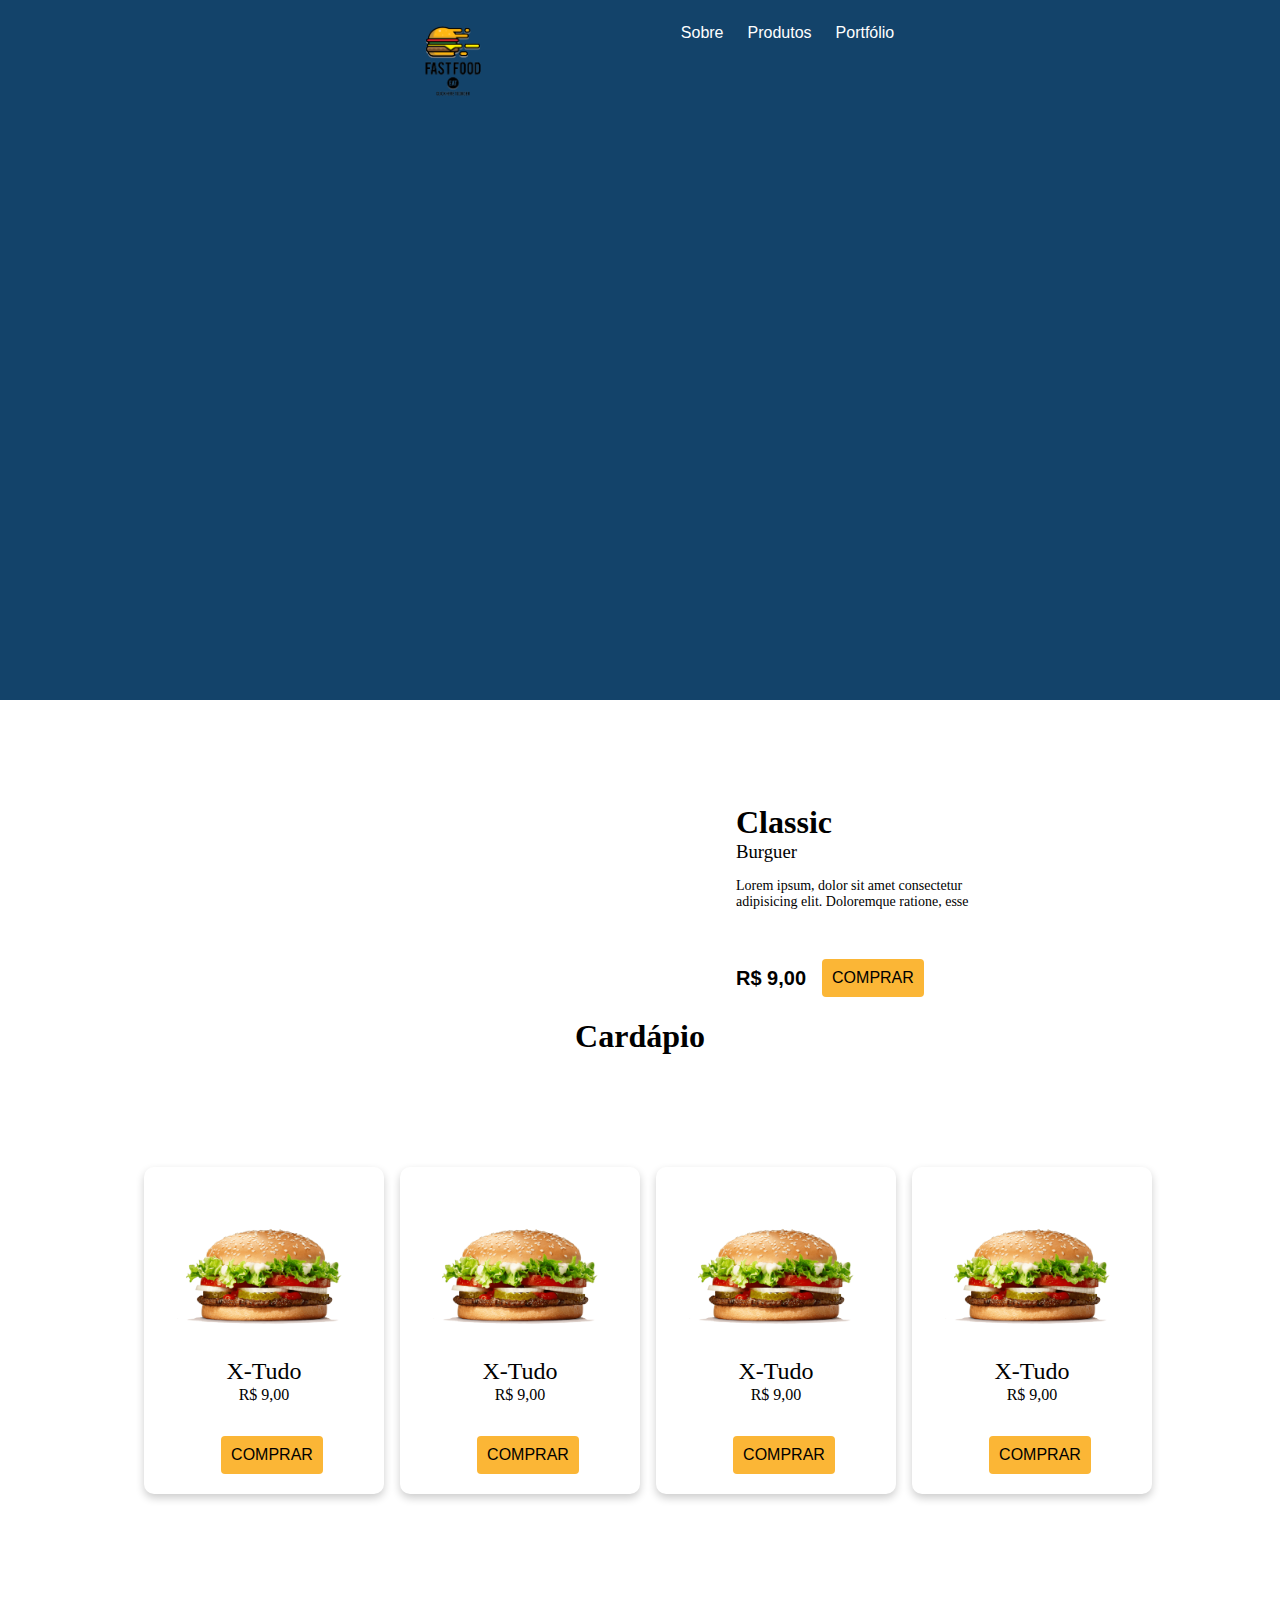
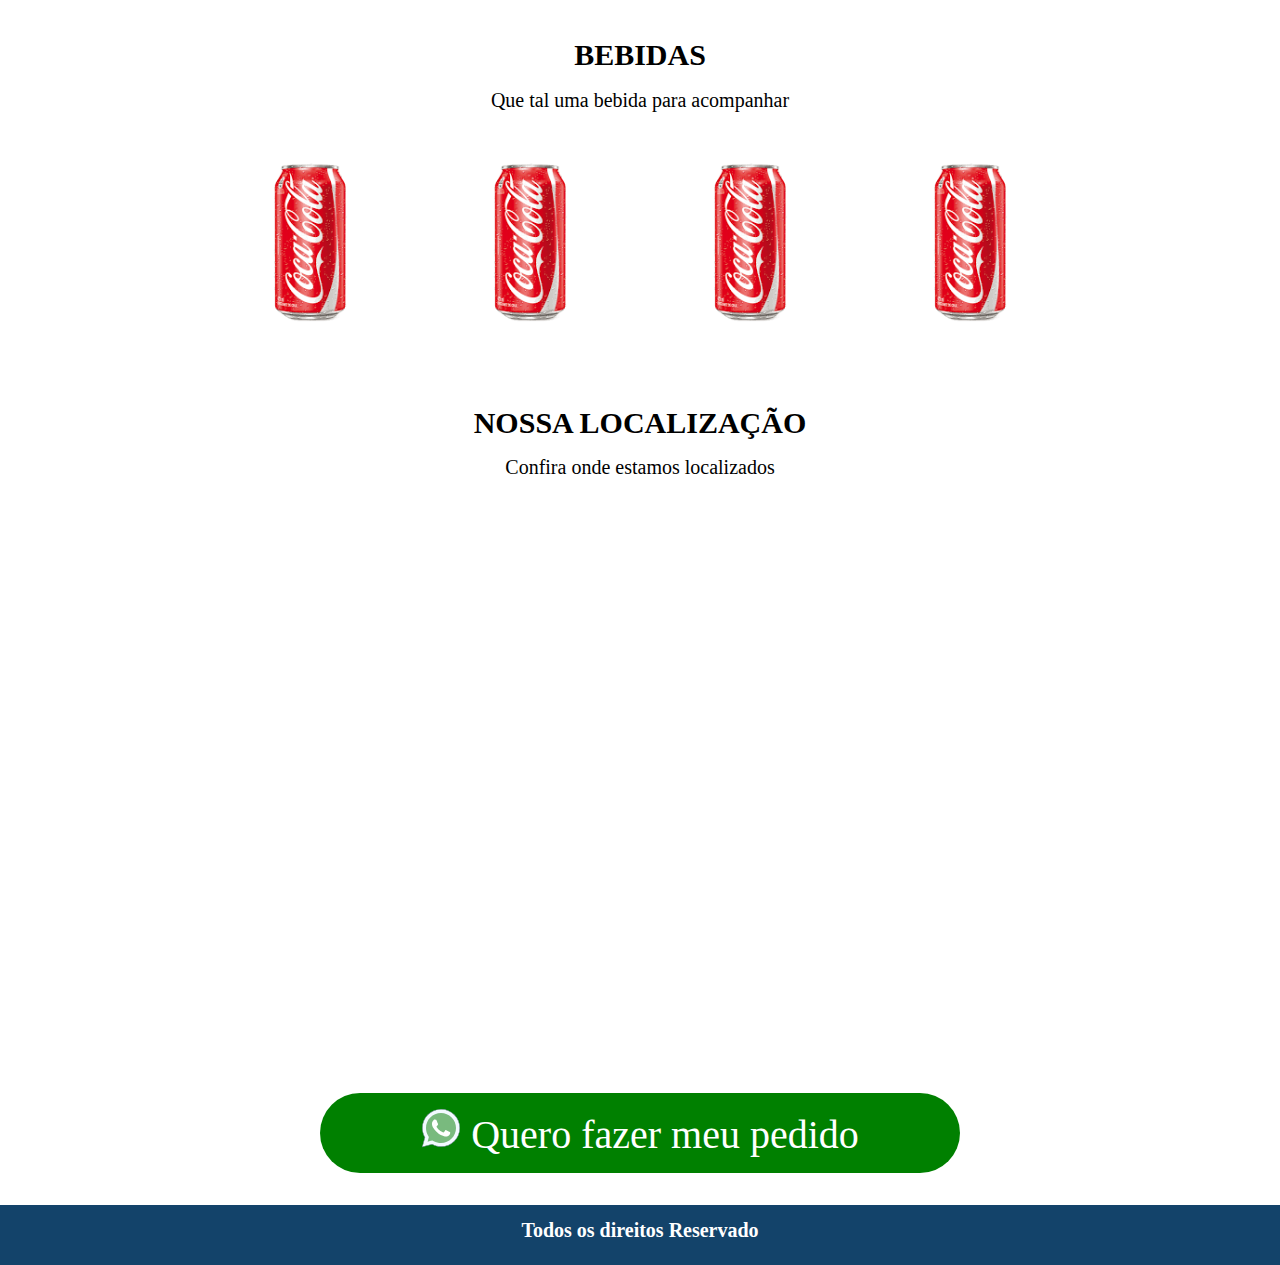
==== commit a0af6feb: "update responsivo" ====
--- a/index.html
+++ b/index.html
@@ -12,23 +12,23 @@
 </head>
 <body>
     <div class="one"></div>
-    <header class="header">
-       <div class="container">
+    <header id="header">   
+        <div class="container">       
            <a href="index.html" ><img class="imgLogo" src="./img/9228.png" alt="logo delivery"> </a>
-      
-       <nav class="topo">
-           <button class="btn-mobile" >Menu</button>
-           <ul class="menu">
-               <li><a href="index.html">Inicio</a></li>
-               <li><a href="#">Cardapio</a></li>
-               <li><a href="#">Contato</a></li>
-           </ul>
-       </nav>
 
-        
 
+           <nav id="nav">
+            <button aria-label="Abrir Menu" id="btn-mobile" aria-haspopup="true" aria-controls="menu" aria-expanded="false">
+              <span  id="hamburger"></span>
+            </button>
+            <ul id="menu" role="menu">
+              <li><a href="/">Sobre</a></li>
+              <li><a href="/">Produtos</a></li>
+              <li><a href="/">Portfólio</a></li>           
+            </ul>
+          </nav>
     </div>
-    <div class="containerH">
+    <!-- <div class="containerH">
         <div class="containerText">
             <h3 class="txt1">From 11 AM to 12pm</h3>
             <h1 class="txt2">Best <br> Burguer</h1>
@@ -36,7 +36,7 @@
             <button class="btn1">Comprar</button>
         </div>
         <img class="burger" src="./img/conceito-da-explosão-do-cheeseburger-hamburger-102902866-removebg-preview.png" alt="">
-    </div>
+    </div> -->
 
     </header> 
     <main>
--- a/style/style.css
+++ b/style/style.css
@@ -6,12 +6,10 @@
 }
 body {
   overflow-x: hidden;
- 
 }
 .container {
   display: flex;
-  
-  
+  justify-content: space-around;
 }
 img {
   max-width: 100vw;
@@ -21,56 +19,54 @@
   width: 150px;
 }
 header {
-  width: 100vw;
-  background: #13436A;
-  padding: 25px;
-}
-
-.containerH{
-  display: flex;
- 
-
-}
-.containerText{
+  margin: 0;
+  padding: 0;
+  width: 100%;
+  background: #13436a;
+}
+
+.containerH {
+  display: flex;
+}
+.containerText {
   margin-top: 8rem;
 }
-.txt1{
-  color: #E8C40C;
-  font-family: 'Montserrat', sans-serif;
-}
-.txt2{
-  color: white;
-  font-family: 'Montserrat', sans-serif;
+.txt1 {
+  color: #e8c40c;
+  font-family: "Montserrat", sans-serif;
+}
+.txt2 {
+  color: white;
+  font-family: "Montserrat", sans-serif;
   text-transform: uppercase;
   font-size: 5rem;
   margin: 0;
 }
-.txt3{
-  color: white;
-  font-family: 'Montserrat', sans-serif;
+.txt3 {
+  color: white;
+  font-family: "Montserrat", sans-serif;
   width: 29rem;
 }
-.btn1{
-  font-family: 'Montserrat', sans-serif;
+.btn1 {
+  font-family: "Montserrat", sans-serif;
   text-transform: uppercase;
   font-weight: 400;
   margin-top: 2rem;
-  background: #FBB636;
+  background: #fbb636;
   padding: 12px;
   color: black;
   cursor: pointer;
   border-radius: 4px;
-  transition: .3s;
-}
-
-.btn1:hover{
-  background: #E8C40C;
-}
-
-.burger{
+  transition: 0.3s;
+}
+
+.btn1:hover {
+  background: #e8c40c;
+}
+
+.burger {
   width: 29rem;
   height: 39rem;
- 
 }
 
 .topo {
@@ -81,7 +77,6 @@
 .topo ul li {
   display: inline-block;
   margin-left: 30px;
-  
 }
 
 .topo ul li a {
@@ -99,52 +94,54 @@
 
 /* Principal */
 
-.BestCardapio{
-  display: flex;
-  justify-content: center;
-
-}
-.txt4{
+.BestCardapio {
+  display: flex;
+  justify-content: center;
+}
+.txt4 {
   font-family: "Montserrat";
   margin: 0;
 }
-.txt5{
+.txt5 {
   font-family: "Montserrat";
   font-weight: 500;
 }
-.txt6{
+.txt6 {
   font-family: "Roboto";
   width: 18rem;
   font-size: 14px;
   margin: 1rem 0;
-
-}
-.price{
-  display: flex;
-
-}
-.priceP{
+}
+.containerText1 {
+  margin-top: 6.5rem;
+}
+.burgers1 {
+  width: 30rem;
+}
+.price {
+  display: flex;
+}
+.priceP {
   margin-top: 2.5rem;
-  font-family: 'Montserrat', sans-serif;
+  font-family: "Montserrat", sans-serif;
   font-size: 20px;
   font-weight: 700;
 }
-.btnC2{
- 
-  font-family: 'Montserrat', sans-serif;
+.btnC2 {
+  font-family: "Montserrat", sans-serif;
   text-transform: uppercase;
   font-weight: 400;
   margin-top: 2rem;
-  background: #FBB636;
+  background: #fbb636;
   padding: 10px;
   color: black;
   cursor: pointer;
   border-radius: 4px;
-  transition: .3s;
+  transition: 0.3s;
   margin-left: 1rem;
 }
 
-.cardapio{
+.cardapio {
   width: 100vw;
   display: flex;
   justify-content: center;
@@ -153,24 +150,24 @@
   margin: 7rem 0px 7rem;
 }
 
-.txtC{
-text-align: center;
-  font-family: "Montserrat";
-}
-.imgB{
+.txtC {
+  text-align: center;
+  font-family: "Montserrat";
+}
+.imgB {
   width: 200px;
 }
-.burgers2{
+.burgers2 {
   background-color: white;
   margin-left: 1rem;
-  box-shadow: 0 4px 8px 0 rgba(0,0,0,0.2);
+  box-shadow: 0 4px 8px 0 rgba(0, 0, 0, 0.2);
   padding: 20px;
   text-align: center;
   border-radius: 10px;
 }
 /* bebida */
 
- .img-bebida {
+.img-bebida {
   width: 220px;
 }
 .slide h3 {
@@ -182,7 +179,6 @@
 }
 
 .slide p {
-
   font-size: 20px;
   font-weight: 300;
   font-family: "Montserrat";
@@ -210,7 +206,7 @@
   flex-direction: column;
   justify-content: center;
   align-items: center;
-} 
+}
 
 /* Localização */
 
@@ -240,7 +236,7 @@
   font-family: "Montserrat";
   margin-bottom: 2rem;
   margin-top: 1rem;
-} 
+}
 
 /* Footer */
 .container-5 {
@@ -273,7 +269,7 @@
 footer {
   width: 100vw;
   height: 60px;
-  background: #13436A;
+  background: #13436a;
 }
 footer h3 {
   font-family: "Montserrat";
--- a/style/responsive.css
+++ b/style/responsive.css
@@ -13,9 +13,7 @@
     margin-left: 10rem;
     background-color: black;
   }
-  .burgers2{
-  
-  }
+
 }
 @media (max-width:1450px){
   .txt1{
@@ -105,12 +103,138 @@
  
 }
 /* Mobile */
+a {
+  color: black;
+  text-decoration: none;
+  font-family: sans-serif;
+}
+
+a:hover {
+  background: rgba(0, 0, 0, 0.05);
+}
+
+#logo {
+  font-size: 1.5rem;
+  font-weight: bold;
+}
+
+#header {
+  display: flex;
+  flex-direction: column;
+  box-sizing: border-box;
+  height: 700px;
+  padding: 1rem;
+  display: flex;
+  align-items: center;
+  justify-content: space-between;
+  background: #13436A;
+}
+
+#menu {
+  display: flex;
+  list-style: none;
+  gap: 0.5rem;
+}
+
+#menu a {
+  display: block;
+  padding: 0.5rem;
+  color: white;
+}
+
+#btn-mobile {
+  display: none;
+}
+
 @media (max-width:900px){
+ .imgLogo{
+   margin-left: -20rem;
+ }
+  #menu {
+    display: block;
+    position: absolute;   
+    width: 80%;
+    top: 30px;
+    right: 0px;
+    background: #13436A;
+    transition: 0.6s;
+    height: 0px;
+    visibility: hidden;
+    overflow-y: hidden;
+  }
+  #nav.active #menu {
+    height: calc(50vh - 70px);
+    visibility: visible;
+    overflow-y: auto;
+  }
+  #menu a {
+    padding: 1rem 0;
+    margin: 0 1rem;
+    border-bottom: 2px solid rgba(252, 251, 251, 0.938);
+  }
+  #nav{
+    margin-right: -19rem;
+  }
+  #btn-mobile {
+    display: flex;
+    padding: 0.5rem 1rem;
+    
+    font-size: 1rem;
+    border: none;
+    background: none;
+    cursor: pointer;
+    gap: 0.5rem;
+  }
+  #hamburger {
+    border-top: 2px solid;
+    width: 20px;
+    color: white;
+    
+  }
+  #hamburger::after,
+  #hamburger::before {
+    
+    content: '';
+    display: block;
+    width: 20px;
+    height: 2px;
+    background: currentColor;
+    margin-top: 5px;
+    transition: 0.3s;
+    position: relative;
+  }
+  #nav.active #hamburger {
+    border-top-color: transparent;
+    
+  }
+  #nav.active #hamburger::before {
+    
+    transform: rotate(135deg);
+  }
+  #nav.active #hamburger::after {
+    transform: rotate(-135deg);
+    top: -7px;
+    
+  }
+ .container{
+    width: 100vh;
+   display: flex;
+   justify-content: space-between;
+  
+ }
+ .topo{
+   margin-left: 29.5rem;
+   display: flex;
+   justify-content: flex-end;
+   flex-direction: column;
+ 
+ }
+
+
 .burger{
  display: none;
 }
 .containerH{
-
   display: flex;
   justify-content: center;
   margin-left: 8rem;
@@ -140,13 +264,19 @@
   align-items: center;
   width: 300px;
 }
-}
-
-
-
-@media (max-width: 800px) {
-  .menu{
-    display: none;
+
+ 
+}
+
+
+
+@media (max-width: 720px) {
+  .imgLogo{
+    margin-left: -29rem;
+  }
+  #nav{
+    margin-left: -25rem;
+  
   }
 
    /* .btn-mobile{
@@ -164,10 +294,27 @@
      height: calc(100vh - 70px);
      z-index: 1000;
    }
-   .topo.active .menu{
-    display: block;
-   } */
-  
-
-
-}
+   */
+  
+}
+
+@media (max-width: 610px) {
+  .imgLogo{
+    margin-left: -34rem;
+  }
+  #nav{
+    margin-left: -30rem;
+  
+  }
+
+}
+
+@media (max-width: 370px) {
+  .imgLogo{
+    margin-left: -45rem;
+  }
+  #nav{
+    margin-left: -67rem;
+  
+  }
+}
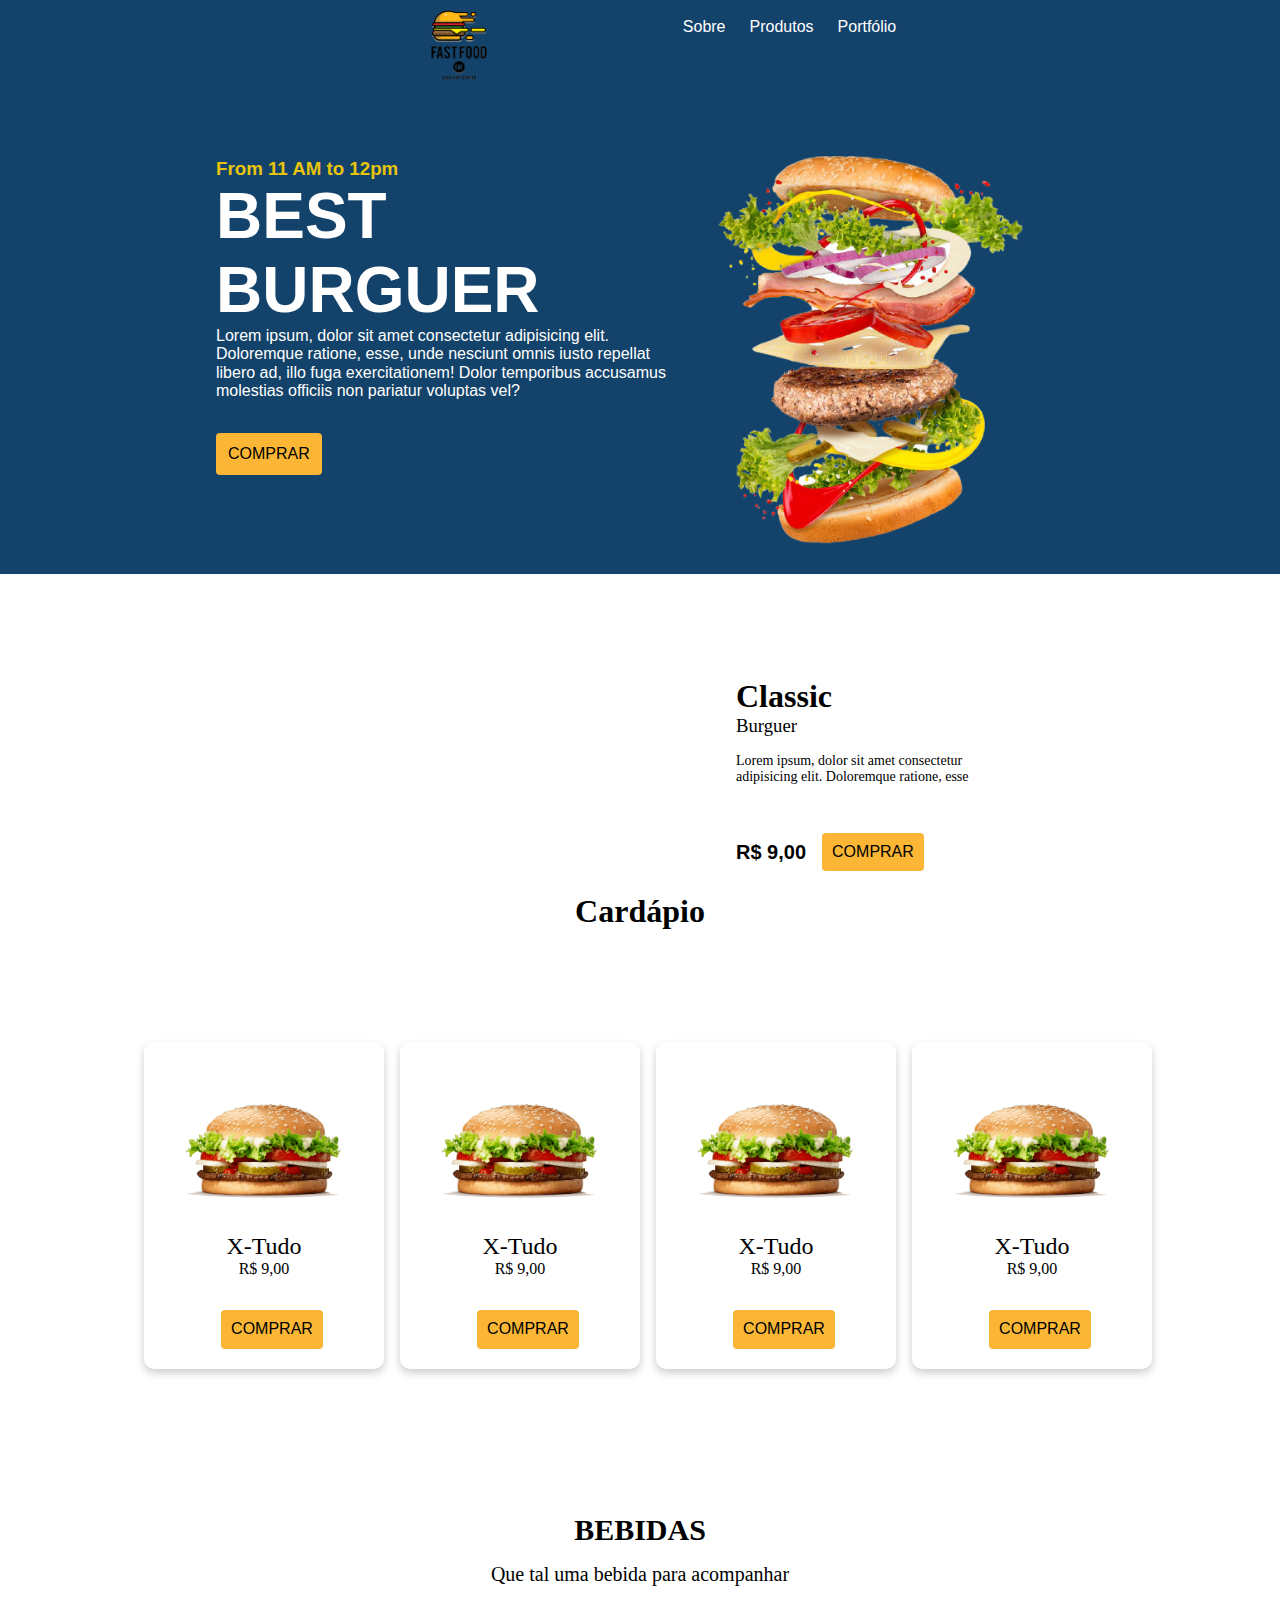
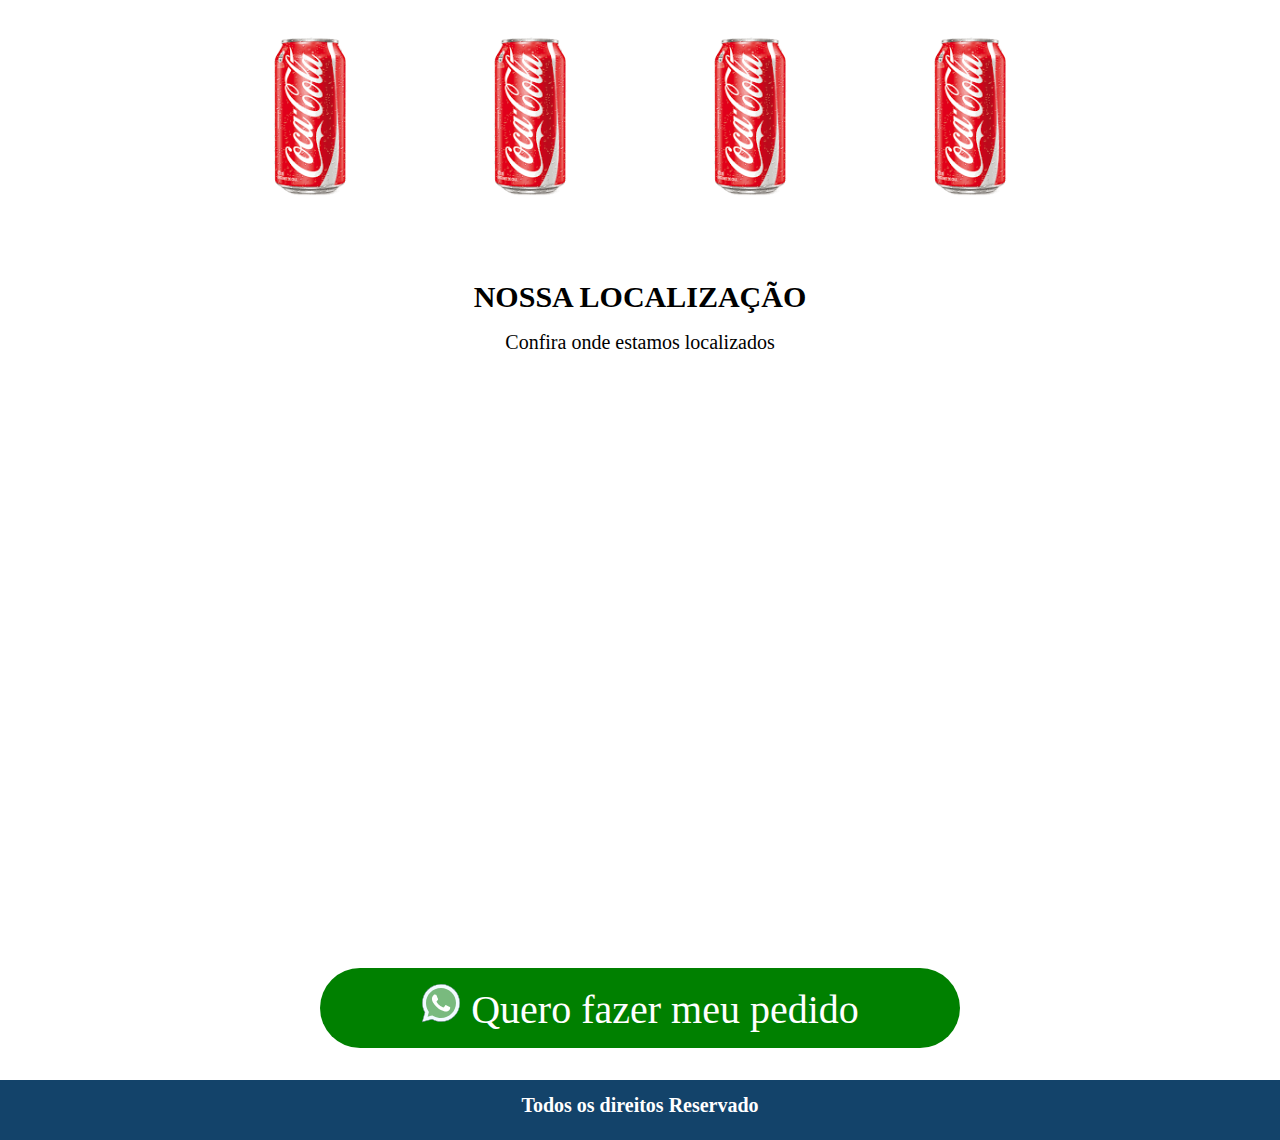
==== commit 65c9afd3: "repositorio update" ====
--- a/index.html
+++ b/index.html
@@ -28,7 +28,7 @@
             </ul>
           </nav>
     </div>
-    <!-- <div class="containerH">
+     <div class="containerH">
         <div class="containerText">
             <h3 class="txt1">From 11 AM to 12pm</h3>
             <h1 class="txt2">Best <br> Burguer</h1>
@@ -36,7 +36,7 @@
             <button class="btn1">Comprar</button>
         </div>
         <img class="burger" src="./img/conceito-da-explosão-do-cheeseburger-hamburger-102902866-removebg-preview.png" alt="">
-    </div> -->
+    </div> 
 
     </header> 
     <main>
--- a/style/style.css
+++ b/style/style.css
@@ -19,17 +19,32 @@
   width: 150px;
 }
 header {
-  margin: 0;
-  padding: 0;
   width: 100%;
   background: #13436a;
 }
 
+
+#menu{
+  display: flex;
+  gap: 1.5rem;
+  list-style: none;
+  
+}
+
+#menu a{
+  font-family: 'Montserrat', sans-serif;
+  text-decoration: none;
+  color: white;
+
+}
+
 .containerH {
   display: flex;
+  justify-content: center;
+  margin-top: 2rem;
 }
 .containerText {
-  margin-top: 8rem;
+  margin-top: 2rem;
 }
 .txt1 {
   color: #e8c40c;
@@ -39,7 +54,7 @@
   color: white;
   font-family: "Montserrat", sans-serif;
   text-transform: uppercase;
-  font-size: 5rem;
+  font-size: 4rem;
   margin: 0;
 }
 .txt3 {
@@ -65,8 +80,9 @@
 }
 
 .burger {
-  width: 29rem;
-  height: 39rem;
+  width: 24rem;
+  height: 28rem;
+
 }
 
 .topo {
--- a/style/responsive.css
+++ b/style/responsive.css
@@ -1,20 +1,12 @@
 /*  Smartphone */
 
-.btn-mobile{
-  display: none;
-}
+
 
 
 /* Desktop */
-@media (min-width:1451px){
-  .burger{
-    width: 35rem;
-    height: 35rem;
-    margin-left: 10rem;
-    background-color: black;
-  }
-
-}
+
+
+/* 
 @media (max-width:1450px){
   .txt1{
     color: #E8C40C;
@@ -41,7 +33,7 @@
     width: 25rem;
     height: 28rem;
     margin-left: 9rem;
-    background-color: red;
+
   }
  
   
@@ -52,7 +44,7 @@
     margin: 3rem 0px 0px 9rem;
     width: 21rem;
     height: 24rem;
-    background-color: antiquewhite;
+    
    
   }
   .burgers2{
@@ -102,7 +94,7 @@
   }
  
 }
-/* Mobile */
+/* Mobile 
 a {
   color: black;
   text-decoration: none;
@@ -144,7 +136,7 @@
 
 #btn-mobile {
   display: none;
-}
+} */
 
 @media (max-width:900px){
  .imgLogo{
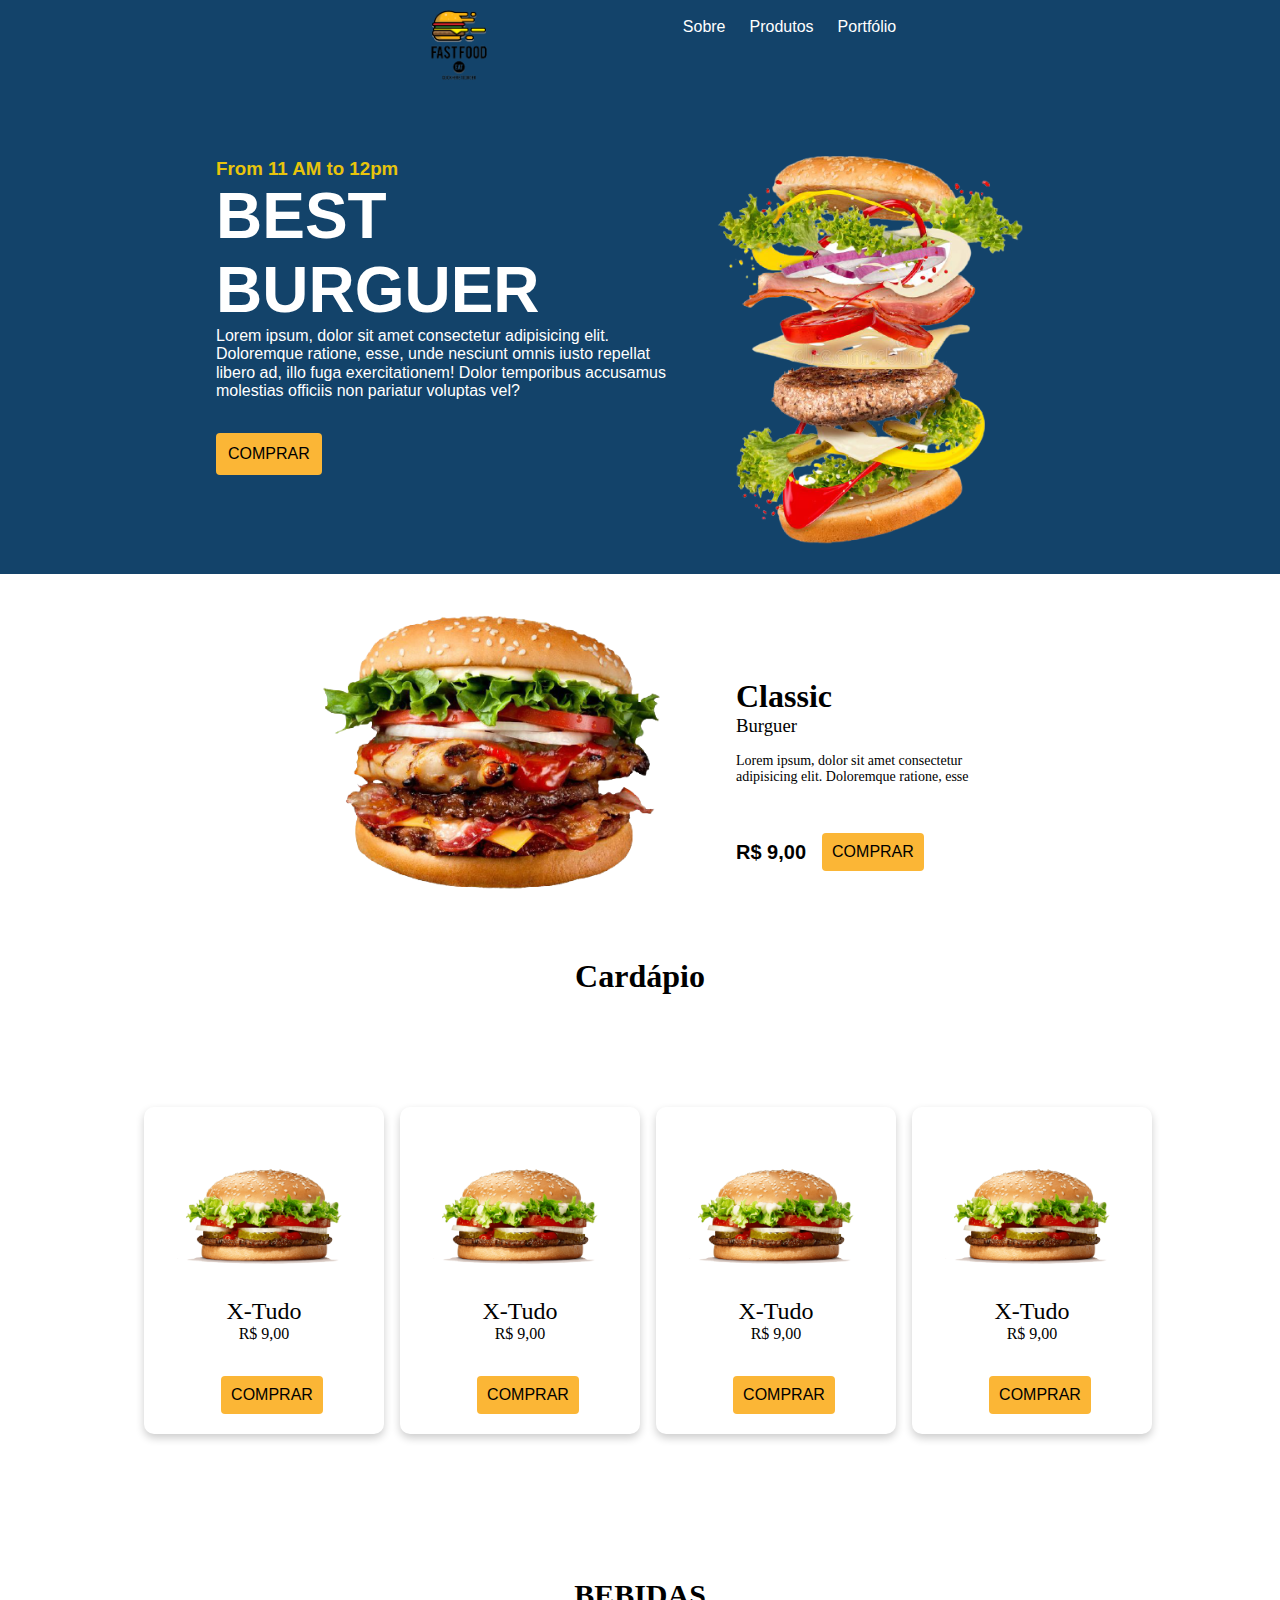
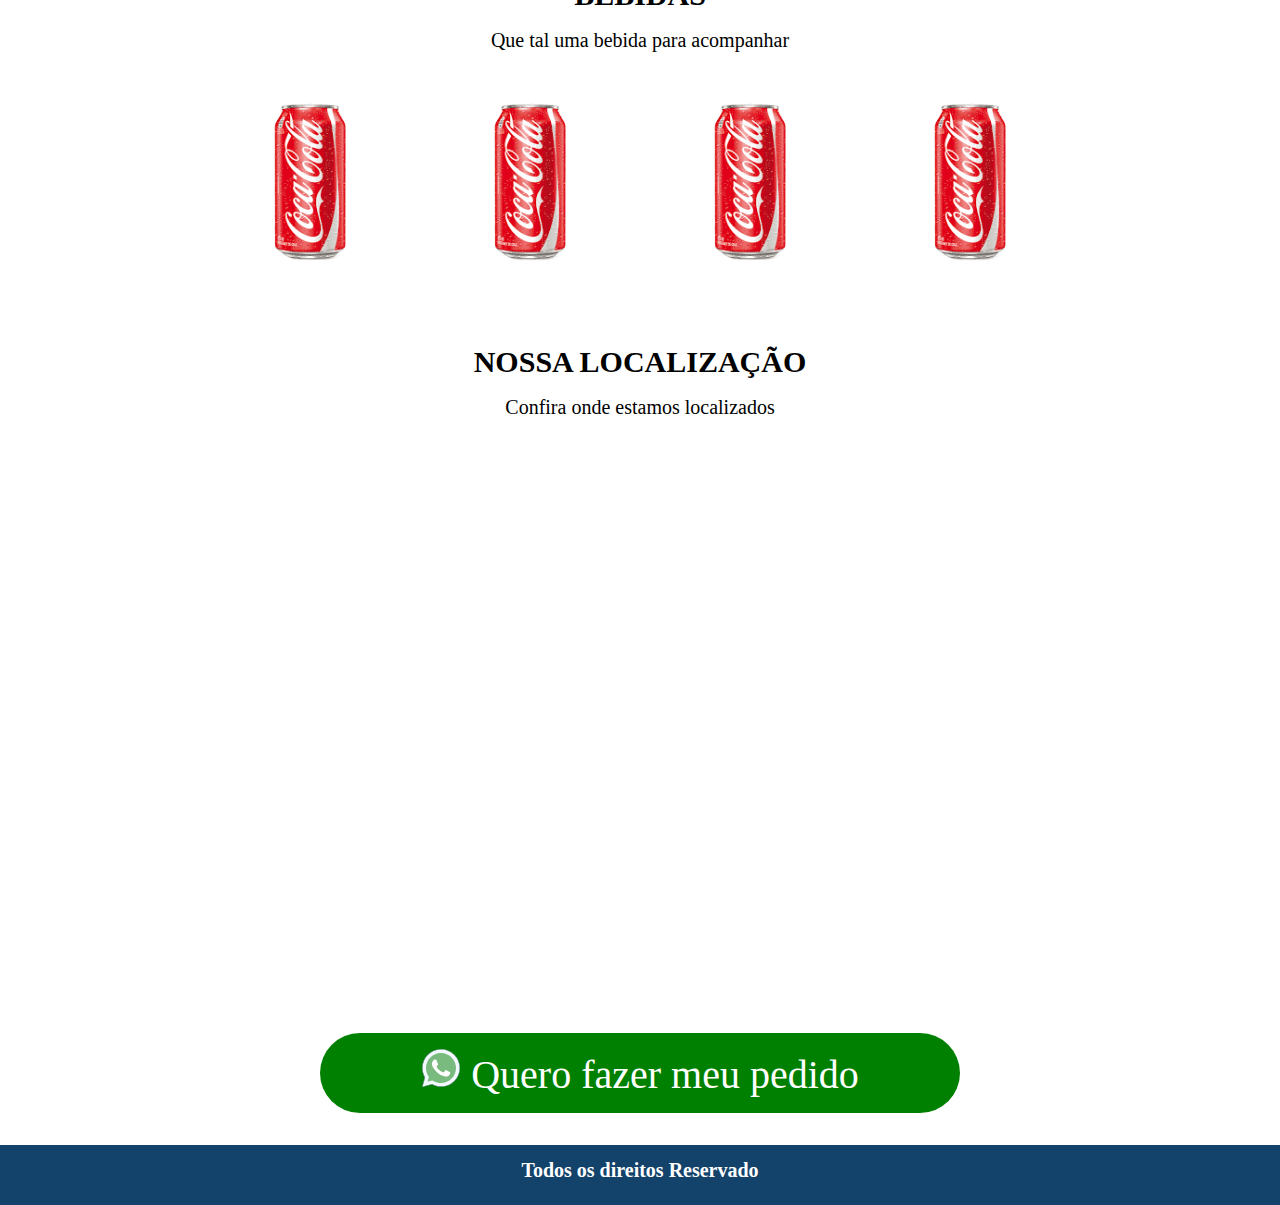
==== commit 487158df: "Update index.html" ====
--- a/index.html
+++ b/index.html
@@ -41,7 +41,7 @@
     </header> 
     <main>
         <section class="BestCardapio">
-            <img class="burgers1" src="./img/Burger1.png" alt="">
+            <img class="burgers1" src="./img/burger1.png" alt="">
             <div class="containerText1">
                 <h1 class="txt4">Classic </h3>
                 <h3 class="txt5"> Burguer</h1>
@@ -126,4 +126,4 @@
     </footer>
     <script src="./script/main.js"></script>
 </body>
-</html>+</html>
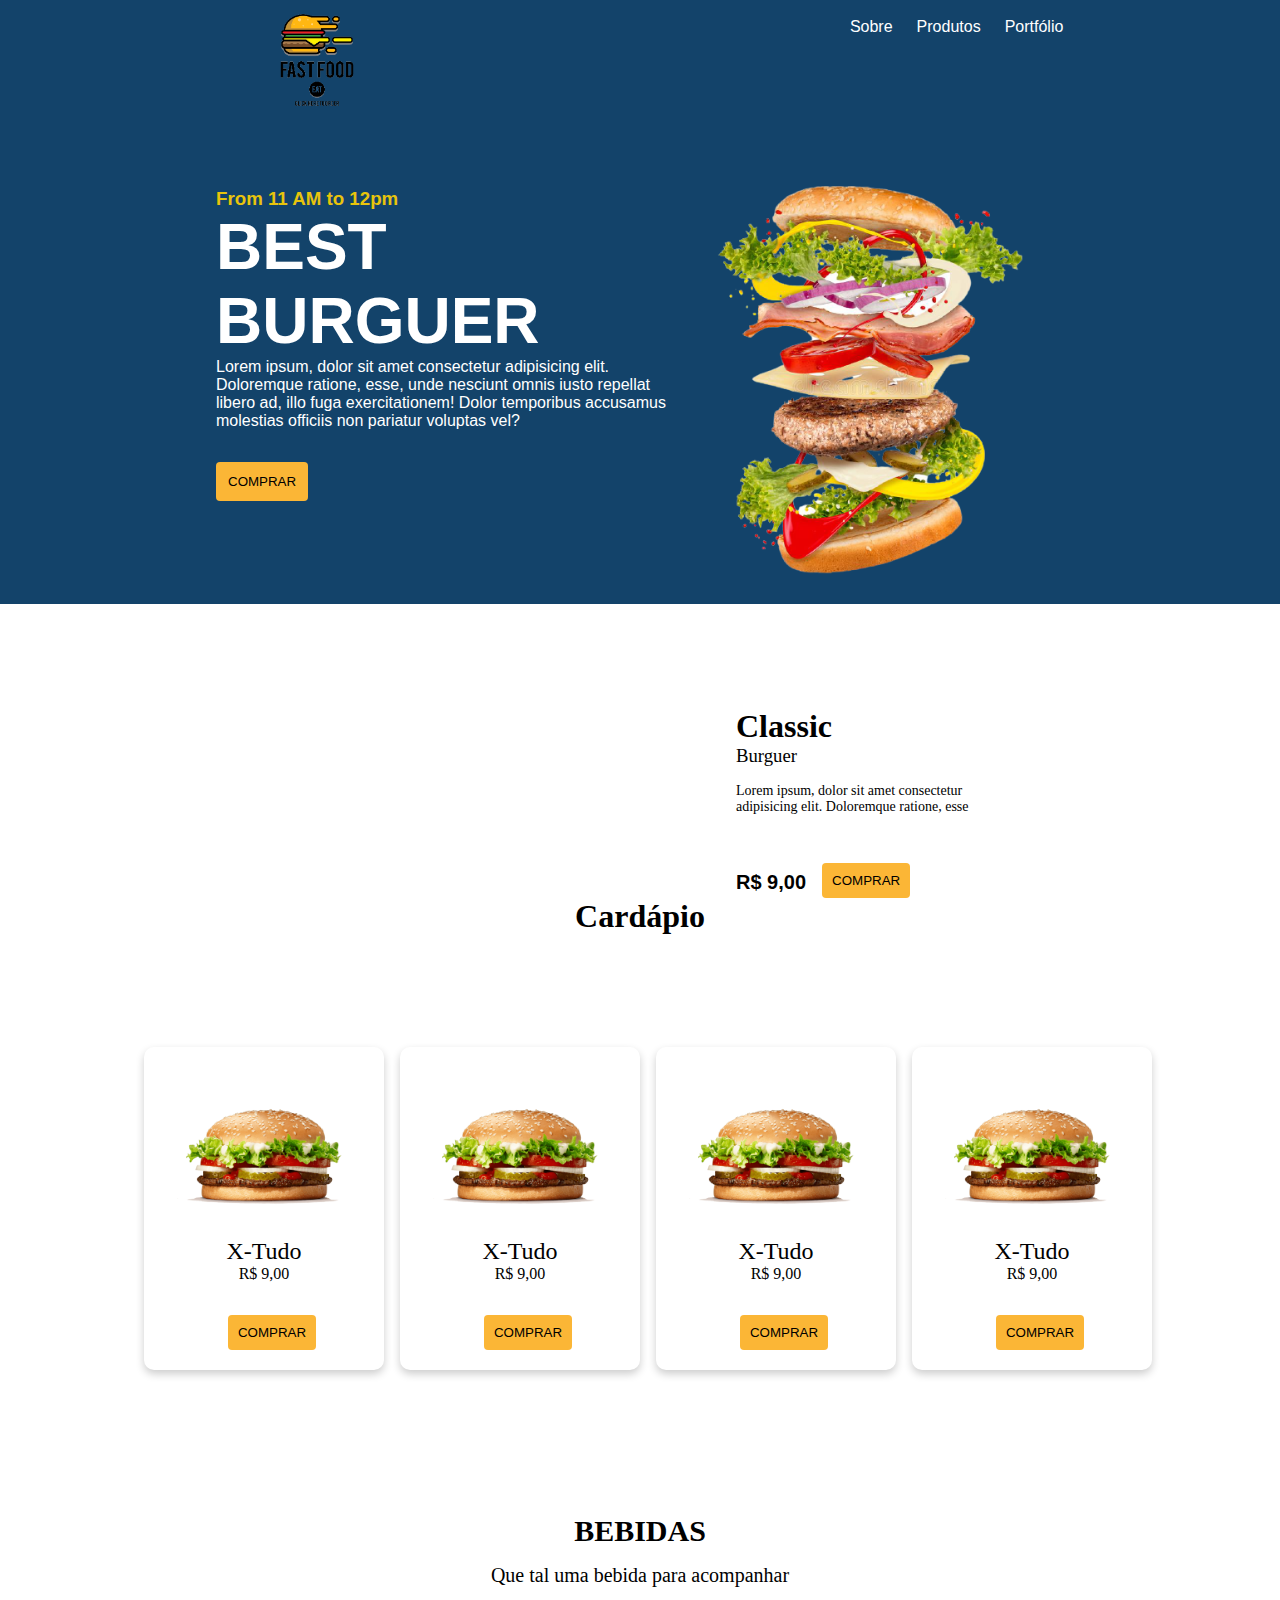
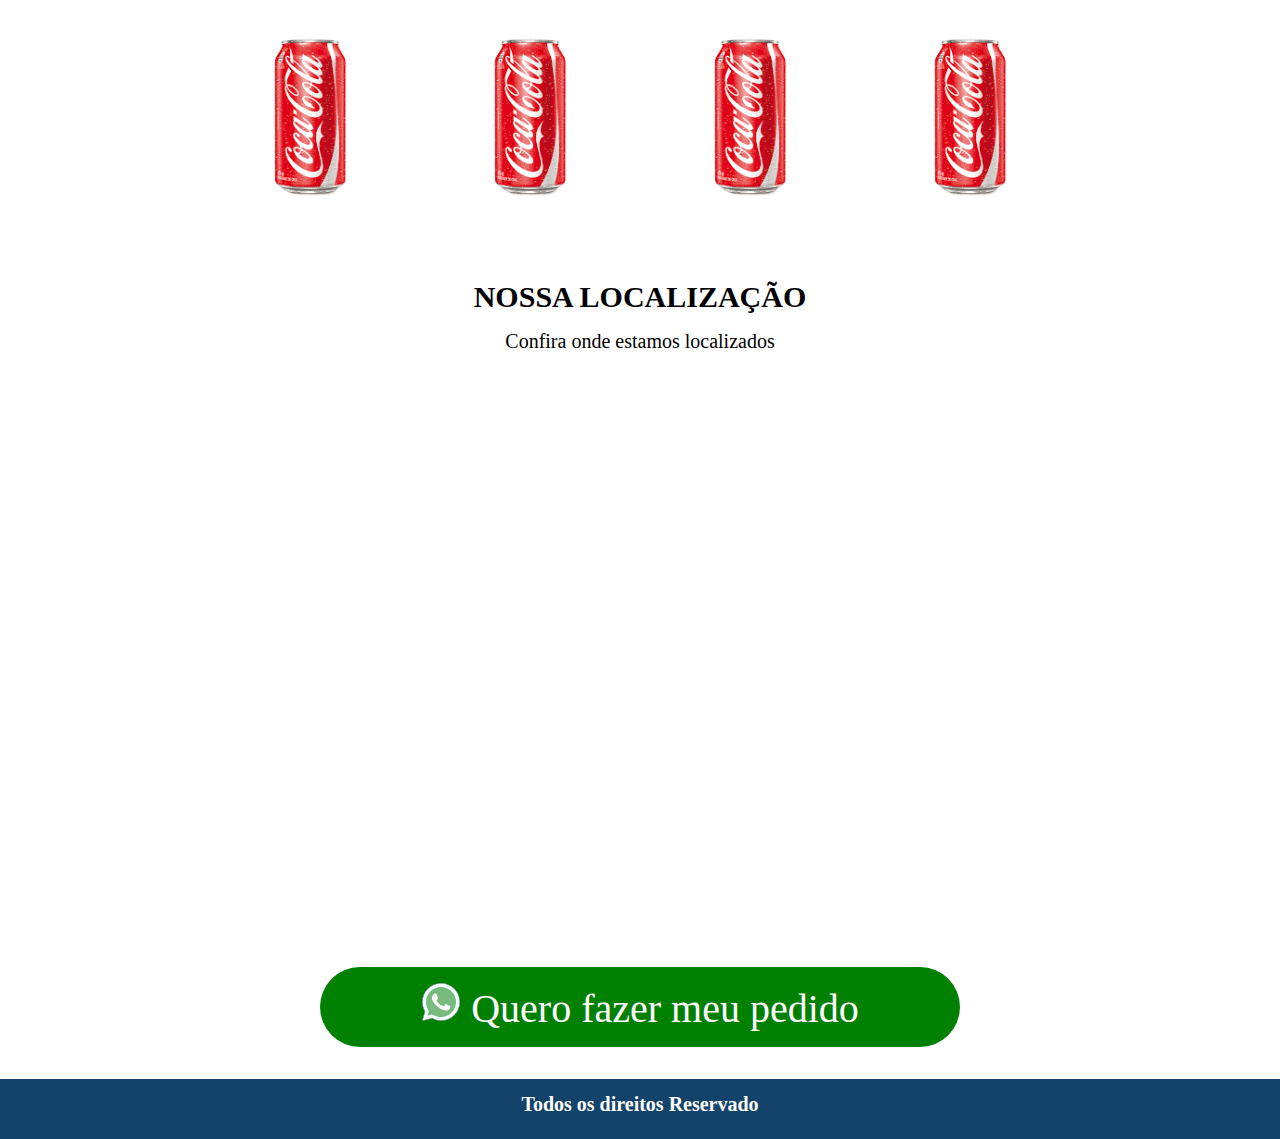
==== commit 037f52e7: "comint" ====
--- a/index.html
+++ b/index.html
@@ -6,12 +6,10 @@
     <meta name="viewport" content="width=device-width, initial-scale=1.0">
     <title>Document</title>
     <link rel="stylesheet" href="./style/style.css">
-    <link rel="stylesheet" href="./style/grid.css">
-    <link rel="stylesheet" href="./style/normalize.css">
     <link rel="stylesheet" href="./style/responsive.css">
 </head>
 <body>
-    <div class="one"></div>
+
     <header id="header">   
         <div class="container">       
            <a href="index.html" ><img class="imgLogo" src="./img/9228.png" alt="logo delivery"> </a>
@@ -41,7 +39,7 @@
     </header> 
     <main>
         <section class="BestCardapio">
-            <img class="burgers1" src="./img/burger1.png" alt="">
+            <img class="burgers1" src="./img/Burger1.png" alt="">
             <div class="containerText1">
                 <h1 class="txt4">Classic </h3>
                 <h3 class="txt5"> Burguer</h1>
@@ -126,4 +124,4 @@
     </footer>
     <script src="./script/main.js"></script>
 </body>
-</html>
+</html>--- a/style/style.css
+++ b/style/style.css
@@ -16,7 +16,7 @@
 }
 
 .imgLogo {
-  width: 150px;
+  width: 200px;
 }
 header {
   width: 100%;
--- a/style/responsive.css
+++ b/style/responsive.css
@@ -1,176 +1,41 @@
 /*  Smartphone */
-
-
-
 
 /* Desktop */
 
 
-/* 
-@media (max-width:1450px){
-  .txt1{
-    color: #E8C40C;
-    font-family: 'Montserrat', sans-serif;
+@media (max-width: 900px) {
+  .imgLogo {
   }
-  .txt2{
-    color: white;
-    font-family: 'Montserrat', sans-serif;
-    text-transform: uppercase;
-    font-size: 3rem;
-    margin: 0;
-  }
-  .txt3{
-    color: white;
-    font-family: 'Montserrat', sans-serif;
-    width: 29rem;
-    font-size:1rem ;
-  }
-  .btn1{
-    font-size: 15px;
-    padding: 8px;
-  }
-  .burger{
-    width: 25rem;
-    height: 28rem;
-    margin-left: 9rem;
-
-  }
- 
-  
-}
-
-@media (max-width:1250px){
-  .burger{
-    margin: 3rem 0px 0px 9rem;
-    width: 21rem;
-    height: 24rem;
-    
-   
-  }
-  .burgers2{
-    margin-bottom: 2rem;
-   display: flex;
-   flex-direction: column;
-   flex-wrap: wrap;
-  }
- 
-  
-}
-
-@media (max-width:1115px){
-  .txt1{
-    color: #E8C40C;
-    font-family: 'Montserrat', sans-serif;
-    font-size: 12px;
-  }
-  .txt2{
-    color: white;
-    font-family: 'Montserrat', sans-serif;
-    text-transform: uppercase;
-    font-size: 2rem;
-    margin: 0;
-  }
-  .txt3{
-    color: white;
-    font-family: 'Montserrat', sans-serif;
-    width: 29rem;
-    font-size: 12px;
-  }
-  .btn1{
-    font-size: 15px;
-    padding: 8px;
-  }
-  .burger{
-    margin-left: 6rem;
-    width: 19rem;
-    height: 22rem;
-    background-color: blueviolet;
-  }
-  .burgers2{
-    display: flex;
-    flex-direction: column;
-    align-items: center;
-    width: 400px;
-  }
- 
-}
-/* Mobile 
-a {
-  color: black;
-  text-decoration: none;
-  font-family: sans-serif;
-}
-
-a:hover {
-  background: rgba(0, 0, 0, 0.05);
-}
-
-#logo {
-  font-size: 1.5rem;
-  font-weight: bold;
-}
-
-#header {
-  display: flex;
-  flex-direction: column;
-  box-sizing: border-box;
-  height: 700px;
-  padding: 1rem;
-  display: flex;
-  align-items: center;
-  justify-content: space-between;
-  background: #13436A;
-}
-
-#menu {
-  display: flex;
-  list-style: none;
-  gap: 0.5rem;
-}
-
-#menu a {
-  display: block;
-  padding: 0.5rem;
-  color: white;
-}
-
-#btn-mobile {
-  display: none;
-} */
-
-@media (max-width:900px){
- .imgLogo{
-   margin-left: -20rem;
- }
   #menu {
     display: block;
-    position: absolute;   
-    width: 80%;
-    top: 30px;
+    position: absolute;
+    width: 100%;
+    top: 1.5rem;
     right: 0px;
-    background: #13436A;
+    background: #13436a;
     transition: 0.6s;
     height: 0px;
     visibility: hidden;
     overflow-y: hidden;
   }
   #nav.active #menu {
-    height: calc(50vh - 70px);
+    height: calc(100vh - 70px);
     visibility: visible;
     overflow-y: auto;
   }
+  
   #menu a {
+   
     padding: 1rem 0;
     margin: 0 1rem;
     border-bottom: 2px solid rgba(252, 251, 251, 0.938);
   }
-  #nav{
-    margin-right: -19rem;
+  #nav {
+    display: flex;
   }
   #btn-mobile {
     display: flex;
     padding: 0.5rem 1rem;
-    
     font-size: 1rem;
     border: none;
     background: none;
@@ -181,12 +46,10 @@
     border-top: 2px solid;
     width: 20px;
     color: white;
-    
   }
   #hamburger::after,
   #hamburger::before {
-    
-    content: '';
+    content: "";
     display: block;
     width: 20px;
     height: 2px;
@@ -194,84 +57,65 @@
     margin-top: 5px;
     transition: 0.3s;
     position: relative;
+   
   }
   #nav.active #hamburger {
     border-top-color: transparent;
-    
   }
   #nav.active #hamburger::before {
-    
     transform: rotate(135deg);
   }
   #nav.active #hamburger::after {
     transform: rotate(-135deg);
     top: -7px;
-    
   }
- .container{
+  .container {
     width: 100vh;
-   display: flex;
-   justify-content: space-between;
-  
- }
- .topo{
-   margin-left: 29.5rem;
-   display: flex;
-   justify-content: flex-end;
-   flex-direction: column;
- 
- }
+    display: flex;
+    justify-content: space-between;
+  }
 
-
-.burger{
- display: none;
-}
-.containerH{
-  display: flex;
-  justify-content: center;
-  margin-left: 8rem;
-
-}
-.txt1{
-  color: #E8C40C;
-  font-family: 'Montserrat', sans-serif;
-  font-size: 18px;
-}
-.txt2{
-  color: white;
-  font-family: 'Montserrat', sans-serif;
-  text-transform: uppercase;
-  font-size: 4rem;
-  margin: 0;
-}
-.txt3{
-  color: white;
-  font-family: 'Montserrat', sans-serif;
-  width: 29rem;
-  font-size: 13px;
-}
-.burgers2{
-  display: flex;
-  flex-direction: column;
-  align-items: center;
-  width: 300px;
+  .burger {
+    display: none;
+  }
+  .containerH {
+    display: flex;
+    justify-content: center;
+    margin-left: 8rem;
+  }
+  .txt1 {
+    color: #e8c40c;
+    font-family: "Montserrat", sans-serif;
+    font-size: 18px;
+  }
+  .txt2 {
+    color: white;
+    font-family: "Montserrat", sans-serif;
+    text-transform: uppercase;
+    font-size: 4rem;
+    margin: 0;
+  }
+  .txt3 {
+    color: white;
+    font-family: "Montserrat", sans-serif;
+    width: 29rem;
+    font-size: 13px;
+  }
+  .burgers2 {
+    display: flex;
+    flex-direction: column;
+    align-items: center;
+    width: 300px;
+    margin-bottom: 1.5rem;
+  }
 }
 
- 
-}
-
-
-
 @media (max-width: 720px) {
-  .imgLogo{
-    margin-left: -29rem;
-  }
-  #nav{
-    margin-left: -25rem;
-  
+  #btn-mobile {
+    margin-left: -10rem;
   }
 
-   /* .btn-mobile{
+  /* .btn-mobile{
      display: block;
      cursor: pointer;
 
@@ -287,26 +131,19 @@
      z-index: 1000;
    }
    */
-  
 }
 
-@media (max-width: 610px) {
-  .imgLogo{
-    margin-left: -34rem;
+@media (max-width: 650px) {
+  #btn-mobile {
+    margin-left: -20rem;
   }
-  #nav{
-    margin-left: -30rem;
-  
-  }
-
 }
 
 @media (max-width: 370px) {
-  .imgLogo{
-    margin-left: -45rem;
+  #btn-mobile {   
+    margin-left: -29rem;
   }
-  #nav{
-    margin-left: -67rem;
-  
+  li{
+    margin-top: 2rem;
   }
 }
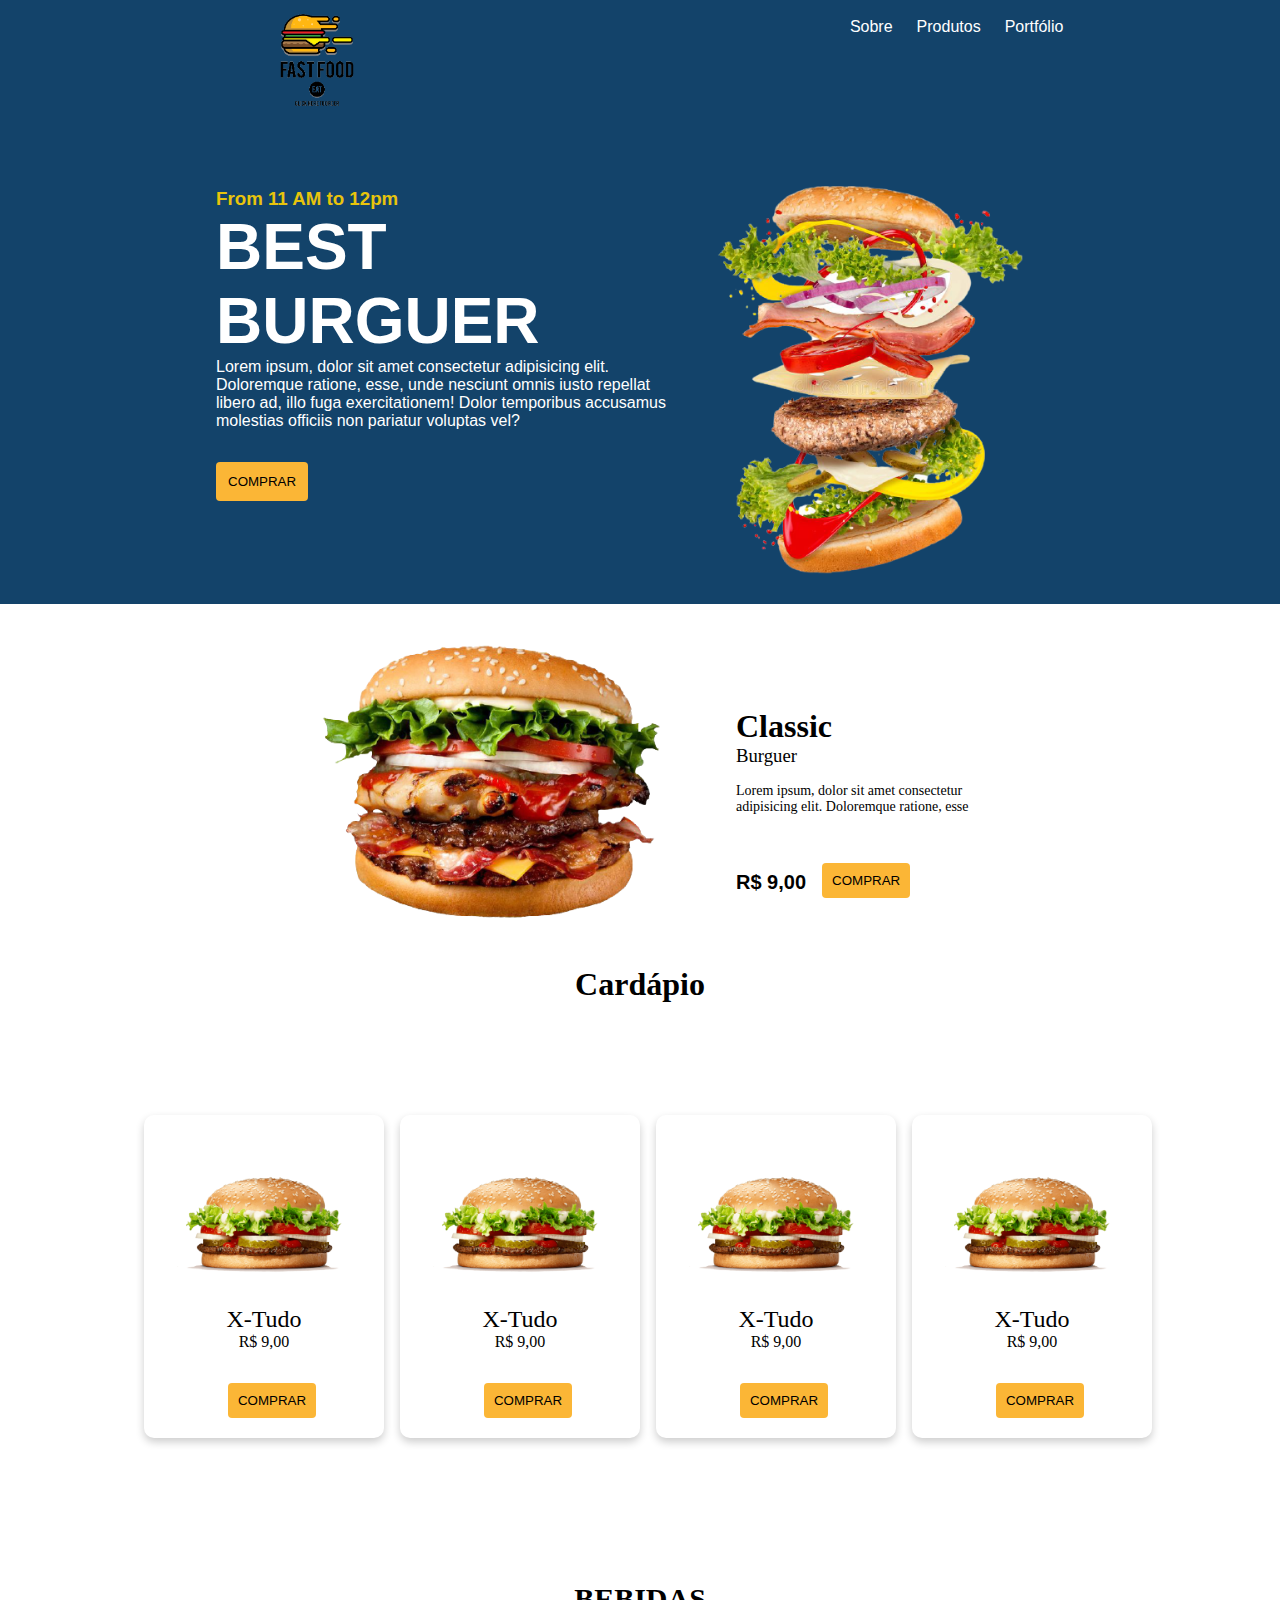
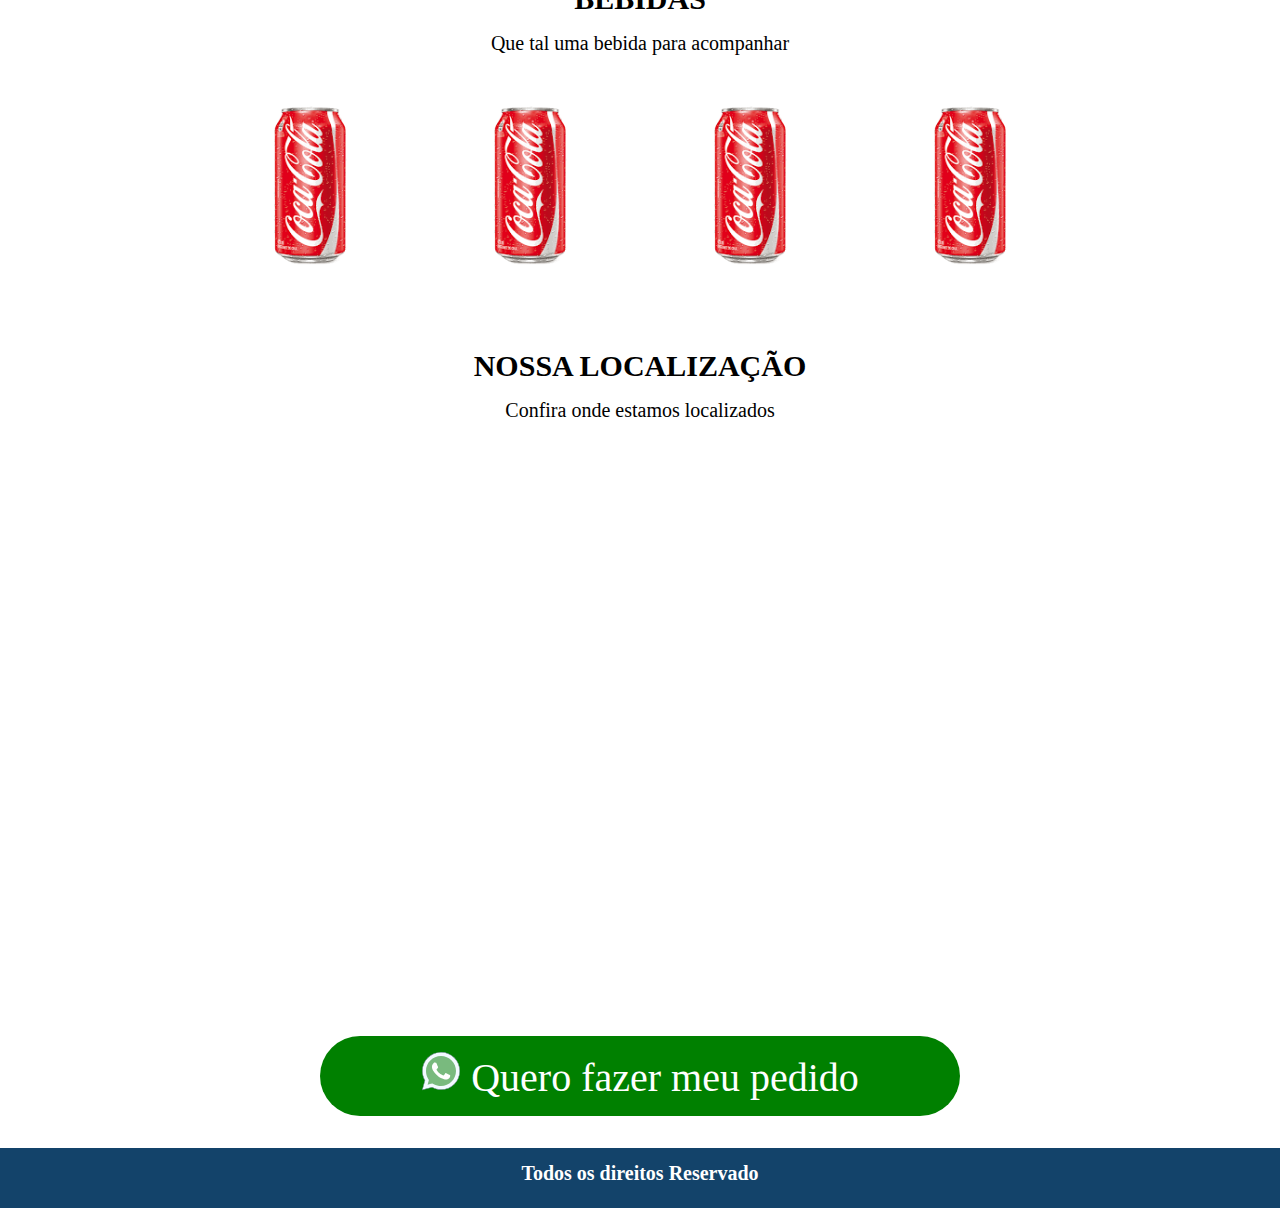
==== commit a390cd26: "Merge branch 'main' of https://github.com/PauloGerson/Delivery into main" ====
--- a/index.html
+++ b/index.html
@@ -39,7 +39,7 @@
     </header> 
     <main>
         <section class="BestCardapio">
-            <img class="burgers1" src="./img/Burger1.png" alt="">
+            <img class="burgers1" src="./img/burger1.png" alt="">
             <div class="containerText1">
                 <h1 class="txt4">Classic </h3>
                 <h3 class="txt5"> Burguer</h1>
@@ -124,4 +124,4 @@
     </footer>
     <script src="./script/main.js"></script>
 </body>
-</html>+</html>
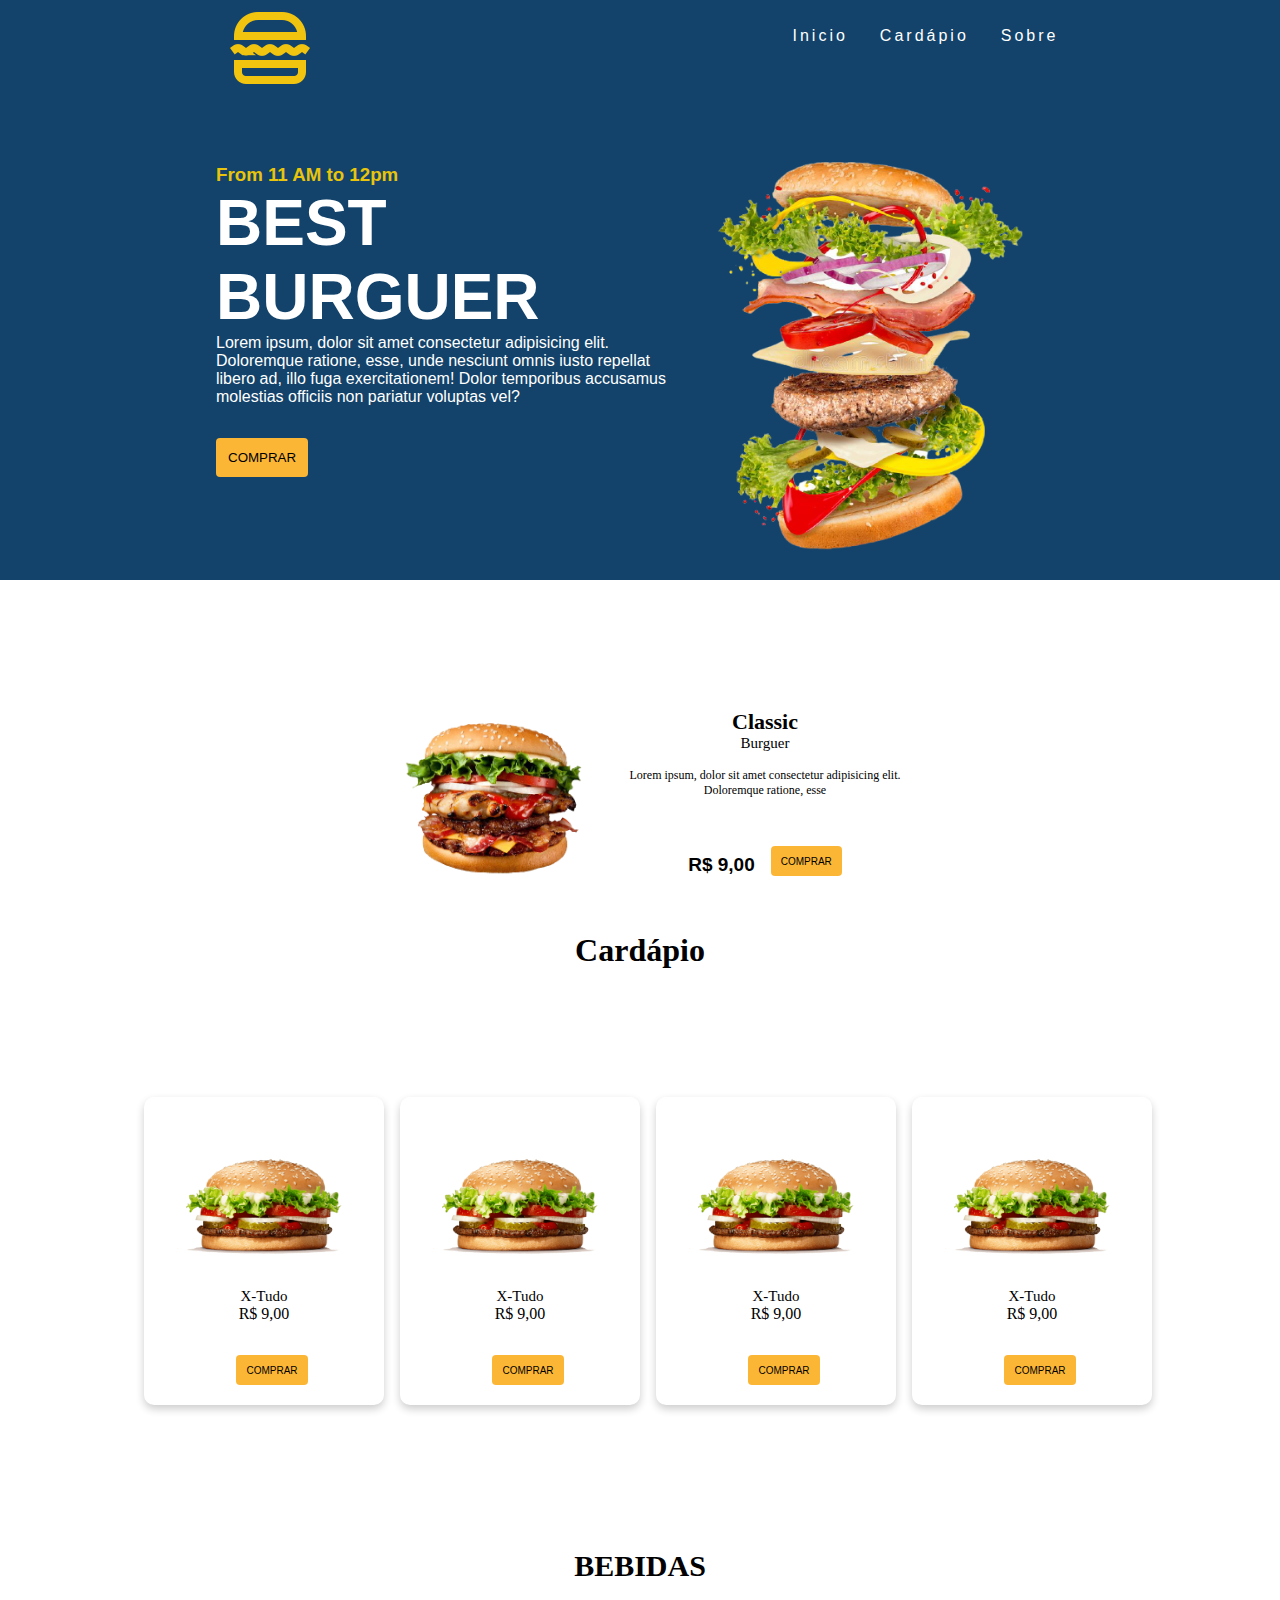
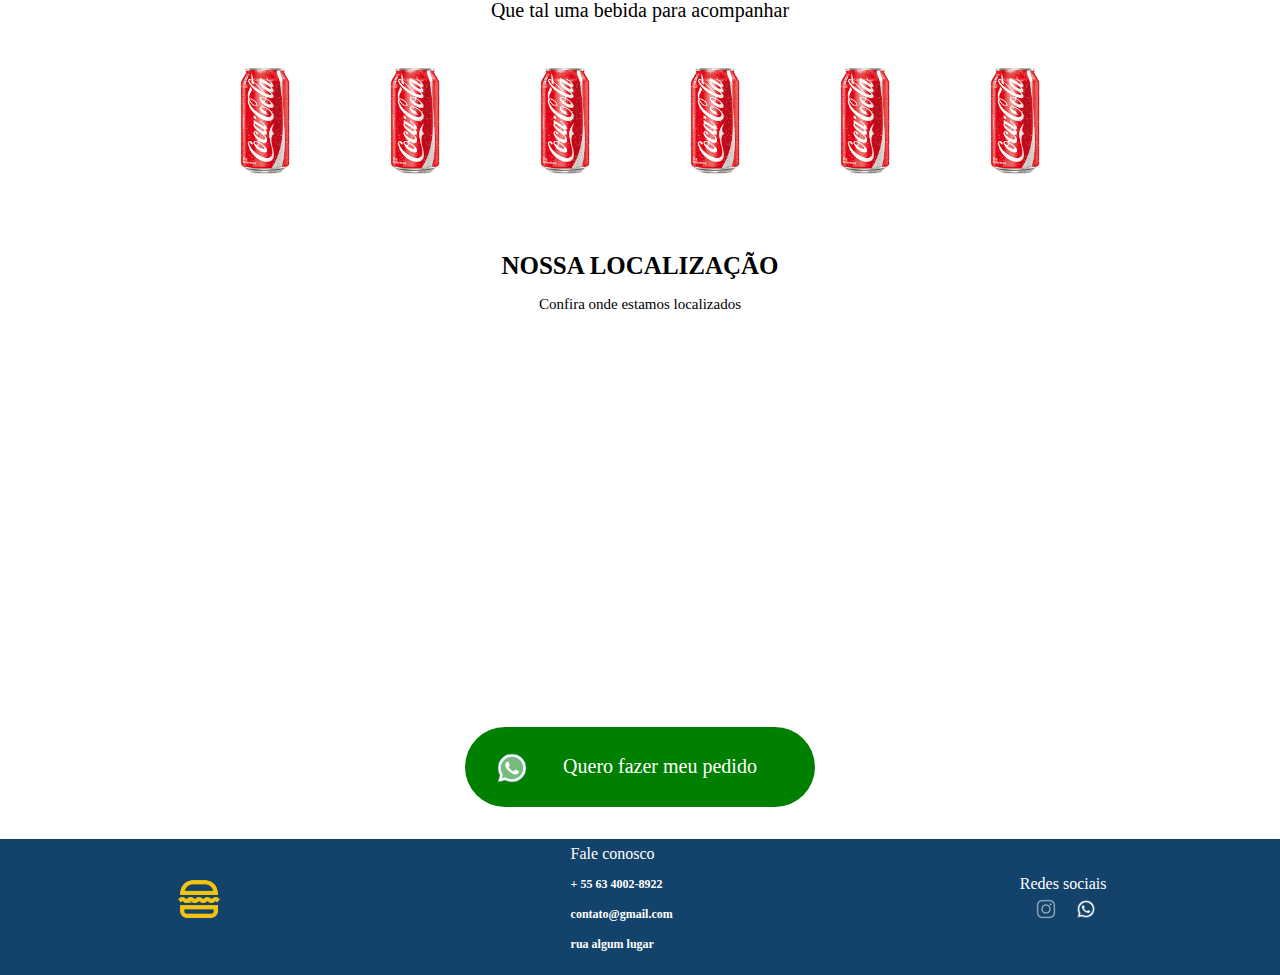
==== commit 9ccad6b1: "update responsive" ====
--- a/index.html
+++ b/index.html
@@ -12,19 +12,21 @@
 
     <header id="header">   
         <div class="container">       
-           <a href="index.html" ><img class="imgLogo" src="./img/9228.png" alt="logo delivery"> </a>
+           <a href="index.html" ><img class="imgLogo" src="./img/icons8-hamburger-96.png" alt="logo delivery"> </a>
 
-
-           <nav id="nav">
-            <button aria-label="Abrir Menu" id="btn-mobile" aria-haspopup="true" aria-controls="menu" aria-expanded="false">
-              <span  id="hamburger"></span>
-            </button>
-            <ul id="menu" role="menu">
-              <li><a href="/">Sobre</a></li>
-              <li><a href="/">Produtos</a></li>
-              <li><a href="/">Portfólio</a></li>           
-            </ul>
-          </nav>
+    <nav>
+      
+        <div class="mobile-menu">
+          <div class="line1"></div>
+          <div class="line2"></div>
+          <div class="line3"></div>
+        </div>
+       <ul class="nav-list">
+        <li><a href="index.html">Inicio</a></li>
+        <li><a href="cardapio.html">Cardápio</a></li>
+        <li><a href="">Sobre</a></li>
+       </ul>
+      </nav>
     </div>
      <div class="containerH">
         <div class="containerText">
@@ -39,8 +41,10 @@
     </header> 
     <main>
         <section class="BestCardapio">
-            <img class="burgers1" src="./img/burger1.png" alt="">
+            
             <div class="containerText1">
+                <img class="burgers1" src="./img/burger1.png" alt="">
+                <div class="textCardapio">
                 <h1 class="txt4">Classic </h3>
                 <h3 class="txt5"> Burguer</h1>
                 <p class="txt6">Lorem ipsum, dolor sit amet consectetur adipisicing elit. Doloremque 
@@ -50,13 +54,13 @@
                     <button class="btnC2">Comprar</button>
                 </div>
             </div>
+            </div>
           
         </section>
 
         <h1 class="txtC">Cardápio</h1>
 
-        <section class="cardapio">
-           
+        <section class="cardapio">   
             
             <div class="burgers2">
                 <img class="imgB" src="./img/Burger.png" alt="Hamburger">
@@ -83,10 +87,6 @@
                 <button class="btnC2">Comprar</button>
             </div>
         </section>
-  
-  
-
-   
 
    <section class="slide">
         <div class="container-3">
@@ -106,6 +106,7 @@
             </div>
         </div>
    </section>
+   
    <section class="localizacao">
      <div class="container-4">
         <h2>Nossa localização</h2>
@@ -115,13 +116,26 @@
     </div>
    </section> 
    </main>
+  
+   <footer>
+       <div class="container-5">
+           <img class="footer-img" src="./img/icons8-hamburger-96.png" alt="imagem-hamburger">
+       </div>
+       <div class="container-6">
+           <h1>Fale conosco</h1>
+           <p>+ 55 63 4002-8922</p>
+           <p>contato@gmail.com</p>
+           <p>rua algum lugar</p>
+        </div>
 
-    <div class="one"></div>
-    <footer>
-       <div class="container-5">
-           <h3 class="rodape">Todos os direitos Reservado</h3>
-       </div> 
-    </footer>
+       <div class="container-7">
+           <h1>Redes sociais</h1>
+           <div class="container-8">
+            <img  class="icon" src="./img/icons8-instagram-50.png" alt="icone-instagram">
+            <img class="icon" src="./img/icons8-whatsapp-48.png" alt="icone-whatsapp"> 
+           </div>
+       </div>
+   </footer>
     <script src="./script/main.js"></script>
 </body>
 </html>
--- a/style/style.css
+++ b/style/style.css
@@ -3,9 +3,11 @@
   margin: 0;
   padding: 0;
   box-sizing: border-box;
+
 }
 body {
-  overflow-x: hidden;
+overflow-x: hidden;
+
 }
 .container {
   display: flex;
@@ -13,30 +15,87 @@
 }
 img {
   max-width: 100vw;
-}
-
-.imgLogo {
-  width: 200px;
 }
 header {
   width: 100%;
   background: #13436a;
 }
 
-
-#menu{
-  display: flex;
-  gap: 1.5rem;
-  list-style: none;
+/*  Desktop menu */
+a {
+  color: white;
+    text-decoration: none;
+    font-family: sans-serif;
+  }
+  a:hover{
+    opacity: 0.7;
+
+  }
+
+  footer{
+    background: #13436a;
+    width: 100%;
+    display: flex;  
+    justify-content: space-around;
+  }
+
+  footer h1{
+    font-family: 'Poppins';
+    color: white;
+    font-size: 16px;
+    font-weight: 300;
+  }
+
+  footer p{
+    font-weight: bold;
+    font-family: 'Poppins';
+    color: white;
+    font-size: 12px;
+  }
+
+  footer img{
+    width: 20px;
+  }
+  .footer-img{
+    width: 50px;
+  }
+  .icon{
+   
+    margin-left: 1rem;
+}
   
-}
-
-#menu a{
-  font-family: 'Montserrat', sans-serif;
-  text-decoration: none;
-  color: white;
-
-}
+  nav{
+    display: flex;
+    justify-content: space-around;
+    align-items: center;
+    font-family: 'Poppins';
+    height: 8vh;
+  }
+  .nav-list{
+    list-style: none;
+    display: flex;
+  }
+
+  .nav-list li{
+    letter-spacing: 3px;
+    margin-left: 32px;
+    
+  }
+  .mobile-menu{
+    cursor: pointer;
+    display: none;
+  }
+
+  .mobile-menu div{
+    width: 32px;
+    height: 2px;
+    background-color: aliceblue;
+    margin: 8px;
+    transition: .3s;
+  }
+
+  
+/*  Desktop menu */
 
 .containerH {
   display: flex;
@@ -180,6 +239,7 @@
   padding: 20px;
   text-align: center;
   border-radius: 10px;
+  margin-top: 1rem;
 }
 /* bebida */
 
@@ -282,34 +342,19 @@
   background-color: rgb(37, 146, 64);
 }
 
-footer {
-  width: 100vw;
-  height: 60px;
-  background: #13436a;
-}
-footer h3 {
-  font-family: "Montserrat";
-  font-size: 20px;
-  color: white;
-  text-align: center;
-  line-height: 50px;
-}
 
 /* Scroll*/
-
 ::-webkit-scrollbar {
-  width: 4px; /* width of the entire scrollbar */
+  width: 4px; 
 }
 
 ::-webkit-scrollbar-track {
-  background: #f2e41b; /* color of the tracking area */
+  background: #f2e41b; 
 }
 
 ::-webkit-scrollbar-thumb {
   width: 4px;
-  background-color: red; /* color of the scroll thumb */
-  /* roundness of the scroll thumb */
-  /* creates padding around scroll thumb */
+  background-color: red; 
 }
 
 body {
--- a/style/responsive.css
+++ b/style/responsive.css
@@ -2,148 +2,252 @@
 
 /* Desktop */
 
-
 @media (max-width: 900px) {
+  .containerH {
+    display: none;
+  }
+
   .imgLogo {
-  }
-  #menu {
-    display: block;
-    position: absolute;
-    width: 100%;
-    top: 1.5rem;
-    right: 0px;
-    background: #13436a;
-    transition: 0.6s;
-    height: 0px;
-    visibility: hidden;
-    overflow-y: hidden;
-  }
-  #nav.active #menu {
-    height: calc(100vh - 70px);
-    visibility: visible;
-    overflow-y: auto;
-  }
-  
-  #menu a {
-   
-    padding: 1rem 0;
-    margin: 0 1rem;
-    border-bottom: 2px solid rgba(252, 251, 251, 0.938);
-  }
-  #nav {
-    display: flex;
-  }
-  #btn-mobile {
-    display: flex;
-    padding: 0.5rem 1rem;
-    font-size: 1rem;
-    border: none;
-    background: none;
-    cursor: pointer;
-    gap: 0.5rem;
-  }
-  #hamburger {
-    border-top: 2px solid;
-    width: 20px;
-    color: white;
-  }
-  #hamburger::after,
-  #hamburger::before {
-    content: "";
-    display: block;
-    width: 20px;
-    height: 2px;
-    background: currentColor;
-    margin-top: 5px;
-    transition: 0.3s;
-    position: relative;
-   
-  }
-  #nav.active #hamburger {
-    border-top-color: transparent;
-  }
-  #nav.active #hamburger::before {
-    transform: rotate(135deg);
-  }
-  #nav.active #hamburger::after {
-    transform: rotate(-135deg);
-    top: -7px;
-  }
-  .container {
-    width: 100vh;
-    display: flex;
-    justify-content: space-between;
+    width: 45px;
   }
 
   .burger {
     display: none;
   }
-  .containerH {
-    display: flex;
-    justify-content: center;
-    margin-left: 8rem;
-  }
-  .txt1 {
-    color: #e8c40c;
-    font-family: "Montserrat", sans-serif;
-    font-size: 18px;
-  }
-  .txt2 {
-    color: white;
-    font-family: "Montserrat", sans-serif;
-    text-transform: uppercase;
-    font-size: 4rem;
-    margin: 0;
-  }
-  .txt3 {
-    color: white;
-    font-family: "Montserrat", sans-serif;
-    width: 29rem;
-    font-size: 13px;
-  }
-  .burgers2 {
-    display: flex;
-    flex-direction: column;
-    align-items: center;
+  .nav-list {
+    position: absolute;
+    top: 8vh;
+    right: 0;
+    width: 50vw;
+    height: 92vh;
+    background: #23232e;
+    flex-direction: column;
+    align-items: center;
+    justify-content: space-around;
+    transform: translateX(100%);
+    transition: transform 0.3s ease-in;
+  }
+  .nav-list li {
+    margin-left: 0;
+    opacity: 0;
+  }
+  .mobile-menu {
+    display: block;
+  }
+}
+.nav-list.active {
+  transform: translatex(0);
+}
+
+@keyframes navLinkFade {
+  from {
+    opacity: 0;
+    transform: translateX(50px);
+  }
+  to {
+    opacity: 1;
+    transform: translateX(0);
+  }
+}
+
+.mobile-menu.active .line1 {
+  transform: rotate(-45deg) translate(-8px, 8px);
+}
+
+.mobile-menu.active .line2 {
+  opacity: 0;
+}
+
+.mobile-menu.active .line3 {
+  transform: rotate(45deg) translate(-5px, -7px);
+}
+
+@media (min-width: 320px) {
+ 
+  /* BestCardapio*/
+  .containerText1{
+    display: flex;
+    flex-direction: column;
+    justify-content: center;
+    align-items: center;
+    text-align: center;
+  }
+  .price{
+    display: flex;
+    justify-content: center;
+ margin-left: 3rem;
+  }
+  .burgers1 {
+    margin-top: 1rem;
+    width: 250px;
+    height: 200px;
+    
+  }
+  .txt4 {
+    font-size: 22px;
+  }
+  .txt5 {
+    font-size: 15px;
+  }
+  .txt6 {
+    font-size: 12px;
+    
+  }
+  .price {
+    margin-right: 3rem;
+  }
+  .priceP {
+    font-size: 19px;
+  }
+  .btnC2 {
+    height: 30px;
+    font-size: 10px;
+  }
+  .BestCardapio {
+    margin-bottom: 2rem;
+  }
+  /*bebida*/
+
+  .container-3 img{
+  width: 150px;
+  }
+  .itens{
+    max-width: 90%;
+  }
+  /* Location */
+
+  .location2 {
+    margin-top: 2rem;
     width: 300px;
-    margin-bottom: 1.5rem;
-  }
-}
-
-@media (max-width: 720px) {
-  #btn-mobile {
-    margin-left: -10rem;
-  }
-
-  /* .btn-mobile{
-     display: block;
-     cursor: pointer;
-
-   }
-   .menu{
-     position: absolute;
-     width: 100vh;
-     top: 70px;
-     right: 0px;
-     background: #e7e7e7;
-     display: block;
-     height: calc(100vh - 70px);
-     z-index: 1000;
-   }
-   */
-}
-
-@media (max-width: 650px) {
-  #btn-mobile {
-    margin-left: -20rem;
-  }
-}
-
-@media (max-width: 370px) {
-  #btn-mobile {   
-    margin-left: -29rem;
-  }
-  li{
+    height: 300px;
+  }
+  .container-4 h2{
+      font-size: 25px;
+  }
+  .container-4 p{
+    font-size: 15px;
+  
+}
+
+  .btn2 {
+    display: flex;
+    flex-direction: row;
+    justify-content: center; 
+    width: 300px;
+    position: relative;
+  }
+  .btn2 a {
+    font-size: 19px;
+    margin-left: 2.5rem;
+    margin-top: 1rem;
+  }
+  .btn2 img {
+    position: absolute;
+    width: 35px;
+    right: 16rem;
+    bottom: 1.5rem;
+  }
+  /* rodapé */
+  footer {
+    display: flex;
+    flex-direction: column;
+    justify-content: center;
+    align-items: center;
+  }
+  .container-5 {
+    margin-bottom: 1rem;
+  }
+  .container-6 {
+    margin-bottom: 1rem;
+    line-height: 30px;
+  }
+
+  .container-7 {
+    margin-bottom: 1rem;
+    line-height: 30px;
+  }
+}
+
+@media (min-width: 480px) {
+ 
+  .location2 {
     margin-top: 2rem;
-  }
-}
+    width: 300px;
+    height: 300px;
+  }
+  .btn2 {
+    position: relative;
+    width: 350px;
+  }
+  .btn2 a {
+    font-size: 20px;
+  }
+  .btn2 img {
+
+    position: absolute;
+    width: 35px;
+    right: 18rem;
+    bottom: 1.5rem;
+  }
+ 
+  footer {
+    display: flex;
+    flex-direction: column;
+    justify-content: center;
+    align-items: center;
+  }
+  .container-5 {
+    margin-bottom: 1rem;
+  }
+  .container-6 {
+    margin-bottom: 1rem;
+    line-height: 30px;
+  }
+
+  .container-7 {
+    margin-bottom: 1rem;
+    line-height: 30px;
+  }
+}
+
+@media (min-width: 600px) {
+  
+  .containerText1{
+    display: flex;
+    flex-direction: row;
+    
+  }
+  .location2 {
+    margin-top: 2rem;
+    width: 550px;
+    height: 300px;
+  }
+  .btn2 {
+    width: 350px;
+  }
+  .btn2 a {
+    font-size: 20px;
+  }
+  .btn2 img {
+    width: 30px;
+  }
+  footer {
+    display: flex;
+    flex-direction: row;
+    justify-content: space-around;
+  }
+  .container-5 {
+    margin-bottom: 1rem;
+  }
+  .container-6 {
+    margin-bottom: 1rem;
+    line-height: 30px;
+  }
+
+  .container-7 {
+    margin-bottom: 1rem;
+    line-height: 30px;
+  }
+}
+
+
